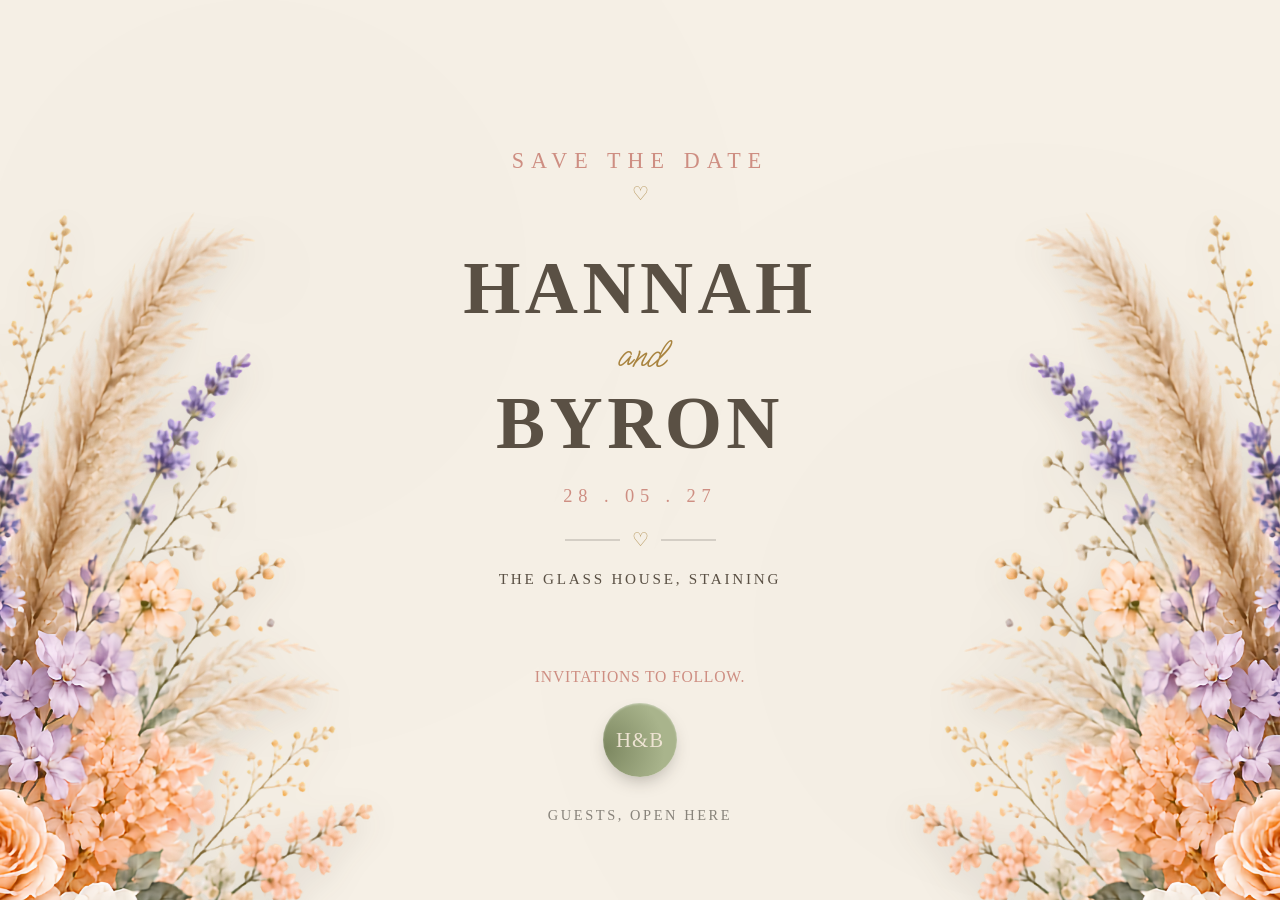
==== contact.html @ 843aba29 "relaunch" ====
<!doctype html>
<html lang="en">
<head>
<meta charset="UTF-8">
<meta name="viewport" content="width=device-width, initial-scale=1">
<title>Contact — Hannah &amp; Byron</title>
<meta name="description" content="Get in touch with Hannah and Byron ahead of the wedding.">
<link rel="stylesheet" href="css/style.css">
</head>
<body data-gated>

<div class="paper-grain"></div>

<header class="site-header">
  <a href="home.html" class="monogram">H &amp; B</a>
  <button class="nav-toggle" aria-label="Toggle menu" aria-expanded="false">
    <span></span><span></span><span></span>
  </button>
  <nav class="site-nav">
    <a href="home.html">Home</a>
    <a href="our-story.html">Our Story</a>
    <a href="timeline.html">Timeline</a>
    <a href="travel.html">Travel</a>
    <a href="rsvp.html">RSVP</a>
    <a href="faq.html">FAQ</a>
    <a href="contact.html" class="is-active">Contact</a>
  </nav>
</header>

<main>

  <section class="page-hero">
    <p class="eyebrow">Contact</p>
    <h1>Get in touch</h1>
    <p class="lede">Questions about the day, travel, or anything else — we're happy to help. For quick questions, check the <a href="faq.html" style="color:var(--gold); border-bottom:1px solid var(--gold);">FAQ</a> first.</p>
  </section>

  <section class="section">
    <div class="card-grid">
      <div class="info-card">
        <div class="icon" aria-hidden="true">&#9993;</div>
        <h3>Email</h3>
        <p>hannahandbyron@example.com</p>
      </div>
      <div class="info-card">
        <div class="icon" aria-hidden="true">&#128222;</div>
        <h3>Hannah</h3>
        <p>+44 7000 000 000</p>
      </div>
      <div class="info-card">
        <div class="icon" aria-hidden="true">&#128222;</div>
        <h3>Byron</h3>
        <p>+44 7000 000 001</p>
      </div>
    </div>
  </section>

  <section class="section section--narrow">
    <p class="eyebrow" style="text-align:center; display:block;">Send us a message</p>
    <form data-demo-form novalidate style="margin-top:1rem;">
      <div class="form-grid">
        <div class="field">
          <label for="c-name">Name</label>
          <input type="text" id="c-name" name="name" required>
        </div>
        <div class="field">
          <label for="c-email">Email</label>
          <input type="email" id="c-email" name="email" required>
        </div>
        <div class="field full">
          <label for="c-message">Message</label>
          <textarea id="c-message" name="message"></textarea>
        </div>
      </div>
      <button type="submit" class="btn btn--filled" style="margin-top:1.8rem;">Send message</button>
      <p class="form-note">This form is a working preview — connect it to a service like Formspree or Netlify Forms before the site goes live. See the README for how.</p>
    </form>
  </section>

</main>

<footer class="site-footer">
  <div class="monogram">H &amp; B</div>
  <p>28 . 05 . 27 &middot; The Glass House, Staining &middot; &copy; <span data-year></span></p>
</footer>

<script src="js/config.js"></script>
<script src="js/lock.js"></script>
<script src="js/main.js"></script>
</body>
</html>
---- css/style.css ----
/* ==========================================================================
   Hannah & Byron — 28.05.27
   Design system: warm ecru paper, hand-set serif + botanical line accents.
   ========================================================================== */

/* ==========================================================================
   Custom / purchased fonts used on the Save the Date landing page.
   Drop your font files into the /fonts folder using these exact names
   (or edit the src paths below to match whatever you were given) —
   until then, each falls back to a close web-safe alternative below.
   ========================================================================== */
.young-serif-regular {
  font-family: "Young Serif", serif;
  font-weight: 400;
  font-style: normal;
}

.the-seasons-regular {
  font-family:"The Seasons";
}

.meow-script-regular {
  font-family: "Meow Script", cursive;
  font-weight: 400;
  font-style: normal;
}

:root{
  /* --- palette --- */
  --cream:        #F6F0E6;
  --cream-soft:   #FBF7EF;
  --paper-edge:   #EDE3D2;
  --ink:          #2E2A22;
  --ink-soft:     #5A5044;
  --ink-faint:    #8C8271;
  --peach:        #DE9E68;
  --peach-soft:   #F0C9A0;
  --rose:         #CE8E82;
  --lavender:     #8F7CA8;
  --lavender-soft:#C6B7D9;
  --sage:         #7C8760;
  --sage-soft:    #A9B48C;
  --gold:         #A9843F;
  --line:         rgba(46,42,34,0.16);
  --line-soft:    rgba(46,42,34,0.08);

  /* --- type --- */
  --font-display: 'Cormorant Garamond', 'Georgia', serif;
  --font-script:  'Meow Script', cursive;
  --font-label:   'Jost', 'Helvetica Neue', sans-serif;

  /* landing-page-only fonts, with close fallbacks until the real files are added */
  --font-youngest: 'Young Serif', 'Cormorant Garamond', 'Georgia', serif;
  --font-seasons:  'The Seasons', 'Cormorant Garamond', 'Georgia', serif;
  --font-meow: 'Meow Script', var(--font-script);

  --tracking-wide: 0.32em;
  --tracking-mid: 0.18em;

  --shadow-card: 0 30px 60px -20px rgba(46,42,34,0.28);
}

*, *::before, *::after{ box-sizing: border-box; }

html{ scroll-behavior: smooth; }

body{
  margin: 0;
  background: var(--cream);
  color: var(--ink-soft);
  font-family: var(--font-seasons);
  font-weight: 300;
  -webkit-font-smoothing: antialiased;
  text-rendering: optimizeLegibility;
}

img, svg{ display:block; max-width:80%; }

a{ color: inherit; text-decoration: none; }

::selection{ background: var(--lavender-soft); color: var(--ink); }

/* subtle paper grain, sits under everything */
.paper-grain{
  position: fixed;
  inset: 0;
  pointer-events: none;
  z-index: 0;
  opacity: 0.45;
  mix-blend-mode: multiply;
  background-image:
    radial-gradient(circle at 20% 30%, rgba(0,0,0,0.02) 0, transparent 45%),
    radial-gradient(circle at 80% 70%, rgba(0,0,0,0.02) 0, transparent 45%);
}

@media (prefers-reduced-motion: reduce){
  *{ animation-duration: 0.001ms !important; animation-iteration-count: 1 !important; transition-duration: 0.001ms !important; scroll-behavior:auto !important; }
}

/* ==========================================================================
   Type helpers
   ========================================================================== */

.eyebrow{
  font-family: var(--font-seasons);
  font-size: 0.90rem;
  font-weight: 300;
  letter-spacing: var(--tracking-wide);
  text-transform: uppercase;
  color: var(--rose);
}

.script{
  font-family: var(--font-seasons);
  font-weight: 400;
  color: var(--gold);
}

.display{
  font-family: var(--font-display);
  font-weight: 400;
  letter-spacing: 0.08em;
  text-transform: uppercase;
  color: var(--ink);
}

.divider{
  display:flex;
  align-items:center;
  justify-content:center;
  gap: 0.75rem;
  color: var(--gold);
}
.divider .rule{
  width: 55px;
  height: 2px;
  background: var(--line);
}
.divider .glyph{ font-size: 1.2rem; opacity:0.85; }


/* two-image side sprays (left = floral1.png, right = floral2.png) */
.spray-img{
  position: absolute;
  top: 100%;
  transform: translateY(-50%);
  width:fit-content;
  max-height: 200vh;
  height: fit-content;
  pointer-events:none;
  z-index: 1;
  filter: drop-shadow(0 10px 16px rgba(46,42,34,0.12));
}
.spray-img--left{left: -70%; }
.spray-img--right{right: -70%; }

@media (max-width: 500px){
  .spray-img{ width: clamp(100px, 34%, 170px); max-height: 34vh; }
}

.sprig{
  position: absolute;
  width: clamp(64px, 7vw, 100px);
  height: auto;
  aspect-ratio: 40 / 90;
  pointer-events: none;
  opacity: 0.9;
}
.sprig--left{ top: 6%; left: 2%; }
.sprig--right{ top: 6%; right: 2%; transform: scaleX(-1); }

@media (max-width: 520px){
  .spray{ width: clamp(105px, 34vw, 165px); }
  .landing{ padding-top: 3rem; padding-bottom: 5.5rem; }
  .landing .frame{ padding-left: 1.1rem; padding-right: 1.1rem; }
}

@media (max-width: 360px){
  .spray{ width: 80vw; }
}

/* ==========================================================================
   Site chrome: nav + footer (main site, post-unlock)
   ========================================================================== */

.site-header{
  position: fixed;
  top: 0;
  z-index: 40;
  display:flex;
  align-items:center;
  justify-content:space-between;
  padding: 0rem clamp(1.25rem, 5vw, 3.5rem);
  background: rgba(246,240,230,0.86);
  backdrop-filter: blur(10px);
}

.site-header .monogram{
  font-family: var(--font-display);
  font-size: 1.35rem;
  letter-spacing: 0.22em;
  padding-right: 150px;
}

.site-nav{
  display:flex;
  gap: 2.4rem;
  gap: clamp(2.5rem, 2.5vw, 2.6rem);
  font-family: var(--font-label);
  font-size: 0.84rem;
  letter-spacing: var(--tracking-mid);
  text-transform: uppercase;
}
.site-nav a{
  position:relative;
  padding-bottom: 10px;
  padding-top: 20px;
  color: var(--ink-soft);
  transition: color 0.25s ease;
}
.site-nav a::after{
  content:"";
  position:absolute; left:0; right:0; bottom:0;
  height:1px; background: var(--gold);
  transform: scaleX(0); transform-origin: left;
  transition: transform 0.3s ease;
}
.site-nav a:hover, .site-nav a.is-active{ color: var(--ink); }
.site-nav a:hover::after, .site-nav a.is-active::after{ transform: scaleX(1); }

.nav-toggle{
  display:none;
  background:none; border:none; cursor:pointer;
  width: 28px; height: 20px;
  position: relative;
}
.nav-toggle span{
  position:absolute; left:0; right:0; height:1px; background: var(--ink);
  transition: transform 0.25s ease, opacity 0.25s ease;
}
.nav-toggle span:nth-child(1){ top:0; }
.nav-toggle span:nth-child(2){ top:9px; }
.nav-toggle span:nth-child(3){ top:18px; }

@media (max-width: 780px){
  .nav-toggle{ display:block; }
  .site-nav{
    position: fixed; inset: 64px 0 0 0;
    flex-direction: column;
    align-items: center;
    justify-content: center;
    gap: 1.6rem;
    font-size: 0.95rem;
    background: var(--cream-soft);
    transform: translateY(-8px);
    opacity: 0;
    pointer-events: none;
    transition: opacity 0.3s ease, transform 0.3s ease;
  }
  .site-nav.is-open{ opacity:1; transform: translateY(0); pointer-events:auto; }
}

.site-footer{
  padding: 3.5rem clamp(1.25rem, 5vw, 3.5rem) 2.5rem;
  text-align:center;
  border-top: 1px solid var(--line-soft);
  margin-top: 6rem;
}
.site-footer .monogram{
  font-family: var(--font-display);
  font-size: 1.6rem;
  letter-spacing: 0.3em;
  margin-bottom: 0.6rem;
}
.site-footer p{
  font-size: 0.72rem;
  letter-spacing: var(--tracking-mid);
  text-transform: uppercase;
  color: var(--ink-faint);
}

/* ==========================================================================
   Page hero banner (inner pages)
   ========================================================================== */

.page-hero{
  position: relative;
  padding: clamp(1rem, 10vw, 7rem) 1.5rem 3.5rem;
  text-align:center;
  overflow: hidden;
}
.page-hero h1{
  font-family: var(--font-display);
  font-size: clamp(2.6rem, 6vw, 4.2rem);
  font-weight: 400;
  letter-spacing: 0.05em;
  margin: 0.6rem 0;
}
.page-hero .lede{
  max-width: 44ch;
  margin: 1rem auto 0;
  color: var(--ink-soft);
  font-size: 1.02rem;
  line-height: 1.7;
}

.section{
  max-width: 980px;
  margin: 0 auto;
  padding: 3.5rem 1.5rem;
}
.section--narrow{ max-width: 720px; }

/* ==========================================================================
   Buttons
   ========================================================================== */

.btn{
  display:inline-flex;
  align-items:center;
  gap: 0.6rem;
  padding: 0.9rem 2.1rem;
  border: 1px solid var(--ink);
  border-radius: 999px;
  font-family: var(--font-label);
  font-size: 0.74rem;
  letter-spacing: var(--tracking-mid);
  text-transform: uppercase;
  background: transparent;
  color: var(--ink);
  cursor: pointer;
  transition: background 0.3s ease, color 0.3s ease, border-color 0.3s ease;
}
.btn:hover{ background: var(--ink); color: var(--cream-soft); }

.btn--filled{ background: var(--rose); color: var(--cream-soft); }
.btn--filled:hover{ background: transparent; color: var(--ink); }

.btn--ghost{ border-color: var(--line); }
.btn--ghost:hover{ background: var(--ink); border-color: var(--ink); }

/* ==========================================================================
   Countdown
   ========================================================================== */

.countdown{
  display:flex;
  justify-content:center;
  gap: 1.6rem;
  gap: clamp(1.1rem, 4vw, 2.6rem);
  margin: 2.2rem 0;
  flex-wrap: wrap;
}
.countdown .unit{ text-align:center; min-width: 64px; }
.countdown .num{
  font-family: var(--font-display);
  font-size: clamp(2.1rem, 5vw, 3rem);
  line-height: 1;
  color: var(--ink);
}
.countdown .lbl{
  display:block;
  margin-top: 0.5rem;
  font-size: 0.62rem;
  letter-spacing: var(--tracking-wide);
  text-transform: uppercase;
  color: var(--ink-faint);
}
.countdown .sep{
  font-family: var(--font-display);
  font-size: clamp(1.6rem, 4vw, 2.2rem);
  color: var(--peach-soft);
  align-self: center;
}

/* ==========================================================================
   Timeline (wedding day schedule + our story)
   ========================================================================== */

.timeline{
  position: relative;
  margin: 2.5rem auto 0;
  max-width: 640px;
}
.timeline::before{
  content:"";
  position:absolute;
  top:0; bottom:0; left: 84px;
  width:1px;
  background: var(--line);
}
.timeline-item{
  position: relative;
  display:grid;
  grid-template-columns: 70px 28px 1fr;
  gap: 0 1rem;
  padding-bottom: 2.6rem;
}
.timeline-item:last-child{ padding-bottom: 0; }
.timeline-item .time{
  font-family: var(--font-display);
  font-size: 1.05rem;
  text-align:right;
  color: var(--gold);
  padding-top: 0.1rem;
}
.timeline-item .dot{
  position: relative;
  display:flex; justify-content:center;
}
.timeline-item .dot::before{
  content:"";
  width: 9px; height: 9px;
  border-radius: 50%;
  background: var(--cream);
  border: 1px solid var(--gold);
  margin-top: 0.35rem;
}
.timeline-item h3{
  margin: 0 0 0.3rem;
  font-family: var(--font-display);
  font-weight: 500;
  font-size: 1.25rem;
}
.timeline-item p{
  margin:0;
  color: var(--ink-soft);
  line-height: 1.65;
  font-size: 0.95rem;
}

/* ==========================================================================
   Story split blocks
   ========================================================================== */

.story-block{
  display:grid;
  grid-template-columns: 1fr 1fr;
  gap: 2.5rem;
  gap: clamp(2rem, 6vw, 4.5rem);
  align-items:center;
  padding: 3rem 0;
}
.story-block:nth-child(even) .story-art{ order: 2; }
.story-art{
  aspect-ratio: 4/5;
  border-radius: 2px;
  background: linear-gradient(155deg, var(--paper-edge), var(--cream-soft));
  border: 1px solid var(--line-soft);
  display:flex; align-items:center; justify-content:center;
  position: relative;
  overflow: hidden;
}
.story-copy .eyebrow{ margin-bottom: 0.8rem; display:block; }
.story-copy h2{
  font-family: var(--font-display);
  font-weight: 400;
  font-size: clamp(1.9rem, 4vw, 2.5rem);
  margin: 0 0 1rem;
}
.story-copy p{
  color: var(--ink-soft);
  line-height: 1.8;
  font-size: 1rem;
}

@media (max-width: 720px){
  .story-block, .story-block:nth-child(even){ grid-template-columns: 1fr; }
  .story-block:nth-child(even) .story-art{ order: 0; }
}

/* ==========================================================================
   Cards (travel / details)
   ========================================================================== */

.card-grid{
  display:grid;
  grid-template-columns: repeat(auto-fit, minmax(230px, 1fr));
  gap: 1.6rem;
  margin-top: 2rem;
}
.info-card{
  padding: 2.1rem 1.8rem;
  background: var(--cream-soft);
  border: 1px solid var(--line-soft);
  border-radius: 3px;
}
.info-card .icon{ margin-bottom: 1rem; color: var(--peach); }
.info-card h3{
  font-family: var(--font-display);
  font-weight: 500;
  font-size: 1.3rem;
  margin: 0 0 0.6rem;
}
.info-card p{
  margin:0;
  color: var(--ink-soft);
  font-size: 0.92rem;
  line-height: 1.7;
}
.info-card a.map-link{
  display:inline-block;
  margin-top: 0.9rem;
  font-size: 0.72rem;
  letter-spacing: var(--tracking-mid);
  text-transform: uppercase;
  color: var(--gold);
  border-bottom: 1px solid var(--gold);
}

/* ==========================================================================
   FAQ accordion
   ========================================================================== */

.accordion{ margin-top: 2rem; }
.accordion-item{ border-bottom: 1px solid var(--line-soft); }
.accordion-q{
  width:100%;
  display:flex;
  align-items:center;
  justify-content:space-between;
  gap: 1rem;
  padding: 1.4rem 0.2rem;
  background:none;
  border:none;
  text-align:left;
  cursor:pointer;
  font-family: var(--font-display);
  font-size: 1.15rem;
  color: var(--ink);
}
.accordion-q .plus{
  flex: none;
  font-family: var(--font-label);
  font-size: 1.1rem;
  color: var(--gold);
  transition: transform 0.3s ease;
}
.accordion-item.is-open .accordion-q .plus{ transform: rotate(45deg); }
.accordion-a{
  max-height: 0;
  overflow: hidden;
  transition: max-height 0.35s ease;
}
.accordion-a p{
  margin: 0 0 1.4rem;
  color: var(--ink-soft);
  line-height: 1.75;
  font-size: 0.95rem;
  max-width: 60ch;
}

/* ==========================================================================
   Forms (RSVP / Contact)
   ========================================================================== */

.form-grid{
  display:grid;
  grid-template-columns: 1fr 1fr;
  gap: 1.4rem 1.6rem;
  margin-top: 2.2rem;
}
.form-grid .full{ grid-column: 1 / -1; }

.field label{
  display:block;
  font-size: 0.68rem;
  letter-spacing: var(--tracking-mid);
  text-transform: uppercase;
  color: var(--ink-faint);
  margin-bottom: 0.55rem;
}
.field input,
.field select,
.field textarea{
  width:100%;
  padding: 0.85rem 1rem;
  background: var(--cream-soft);
  border: 1px solid var(--line);
  border-radius: 2px;
  font-family: var(--font-label);
  font-size: 0.95rem;
  color: var(--ink);
}
.field textarea{ min-height: 120px; resize: vertical; }
.field input:focus,
.field select:focus,
.field textarea:focus{
  outline: 2px solid var(--gold);
  outline-offset: 1px;
}

.radio-group{ display:flex; gap: 1.4rem; }
.radio-group label{
  display:flex; align-items:center; gap: 0.5rem;
  font-size: 0.85rem; color: var(--ink-soft); text-transform:none; letter-spacing:0;
}

@media (max-width: 640px){
  .form-grid{ grid-template-columns: 1fr; }
}

.form-note{
  margin-top: 1rem;
  font-size: 0.8rem;
  color: var(--ink-faint);
}

/* ==========================================================================
   Landing / Save the Date
   ========================================================================== */

.landing{
  position: relative;
  min-height: 100svh;
  display:flex;
  flex-direction: column;
  align-items:center;
  justify-content:center;

  overflow: hidden;
}

.landing .frame{
  position: relative;
  z-index: 2;
  text-align:center;
  max-width: 560px;
  margin: 0 auto;
  padding: clamp(1.5rem, 4vw, 4rem) clamp(1.5rem, 5vw, 3rem);
}

.invite-stage{
  position: relative;
  width: 100%;
  max-width: 650px;   /* was 600px — more room for left/right to work with */
}
.landing .frame::before{
  content:"";
  position:absolute;
  inset: 0;
  border: 0px solid var(--line);
  pointer-events:none;
}
.landing .frame::after{
  content:"";
  position:absolute;
  inset: 10px;
  border: 0px solid var(--line-soft);
  pointer-events:none;
}

.landing .eyebrow{ margin-bottom: 0.5rem; font-family: var(--font-seasons); font-size: 1.38rem; }

.landing .names{
  font-family: var(--font-seasons);
  font-size: clamp(2.8rem, 8vw, 4.6rem);
  line-height: 1.05;
  letter-spacing: 0.06em;
  text-transform: uppercase;
}

.landing .amp{
  display:block;
  font-family: var(--font-meow);
  font-size: clamp(1.9rem, 4.6vw, 2.6rem);
  text-transform: none;
  letter-spacing: 0;
  color: var(--gold);
  margin: 0.1em 0;
}

.landing .date-line{
  margin: 1.5rem 0 1.3rem;
  font-family: var(--font-seasons);
  font-size: clamp(0.95rem, 2vw, 1.15rem);
  letter-spacing: var(--tracking-wide);
  color: var(--rose);
}

.landing .venue{
  margin-top: 1.2rem;
  font-family: var(--font-seasons);
  font-size: 0.95rem;
  letter-spacing: var(--tracking-mid);
  text-transform: uppercase;
  color: var(--ink-soft);
}

.landing .teaser{
  position: relative;
  z-index: 2;
  margin-top: 0.8rem;
  text-align:center;
}
.landing .teaser p{
  font-size: 0.98rem;
  color: var(--rose);
  margin: 0 0 1rem;
  letter-spacing: 0.05em;
}

.seal-trigger{
  display:inline-flex;
  flex-direction: column;
  align-items:center;
  gap: 1.9rem;
  background:none;
  border:none;
  cursor:pointer;
  font-family: var(--font-seasons);
  font-size: 0.9rem;
  letter-spacing: var(--tracking-mid);
  text-transform: uppercase;
  color: rgba(46,42,34,0.55);
}
.seal-trigger .seal{
  width: 74px; height: 74px;
  border-radius: 80%;
  background: radial-gradient(circle at 2% 62%, var(--sage), var(--sage-soft) 70%, var(--sage-soft) 100%);
  display:flex; align-items:center; justify-content:center;
  font-family: var(--font-seasons);
  font-size: 1.3rem;
  color: var(--paper-edge);
  letter-spacing: 0.05em;
  box-shadow: 0 8px 18px -6px rgba(46,42,34,0.35), inset 0 1px 2px rgba(255,255,255,0.4);
  transition: transform 0.5s ease;
}
.seal-trigger:hover .seal{ transform: translateY(-3px) scale(1.08); }

/* ==========================================================================
   Envelope lock overlay
   ========================================================================== */

.lock-overlay{
  position: fixed;
  top: 0; left: 0; right: 0; bottom: 0;
  z-index: 100;
  display:flex;
  align-items:center;
  justify-content:center;
  padding: 1.5rem;
  background: rgba(46,42,34,0.55);
  backdrop-filter: blur(3px);
  opacity: 0;
  pointer-events: none;
  transition: opacity 0.35s ease;
}
.lock-overlay.is-open{ opacity: 1; pointer-events: auto; }

.envelope{
  position: relative;
  width: min(420px, 100%);
  perspective: 1400px;
}

.envelope-back{
  position: relative;
  background: var(--cream-soft);
  border: 1px solid var(--line);
  border-radius: 4px;
  height: 130px;
  box-shadow: var(--shadow-card);
}

.envelope-flap{
  position: absolute;
  top: 0; left: 0; right: 0;
  height: 130px;
  background: linear-gradient(155deg, var(--paper-edge), var(--cream-soft));
  clip-path: polygon(0 0, 100% 0, 50% 62%);
  border: 1px solid var(--line);
  border-bottom: none;
  transform-origin: top center;
  transform: rotateX(0deg);
  transition: transform 0.6s cubic-bezier(.4,0,.2,1);
  z-index: 3;
}
.envelope.is-open .envelope-flap{ transform: rotateX(180deg); }

.envelope-card{
  position: relative;
  z-index: 2;
  margin-top: -18px;
  background: var(--cream-soft);
  border: 1px solid var(--line);
  border-radius: 4px;
  padding: 2.4rem clamp(1.4rem, 5vw, 2.4rem) 2rem;
  text-align:center;
  box-shadow: var(--shadow-card);
  opacity: 0;
  transform: translateY(-14px);
  transition: opacity 0.45s ease 0.25s, transform 0.45s ease 0.25s;
}
.envelope.is-open .envelope-card{ opacity: 1; transform: translateY(0); }

.envelope-card h2{
  font-family: var(--font-display);
  font-weight: 400;
  font-size: 1.5rem;
  margin: 0.5rem 0 1.4rem;
}

#lock-form{
  display:flex;
  flex-direction: column;
  gap: 0.9rem;
  align-items:center;
}
#lock-form input{
  width: 100%;
  padding: 0.85rem 1rem;
  text-align:center;
  background: var(--cream);
  border: 1px solid var(--line);
  border-radius: 2px;
  font-family: var(--font-label);
  letter-spacing: 0.08em;
}

.lock-error{
  margin-top: 0.9rem;
  font-size: 0.78rem;
  color: #A65B4F;
}

@keyframes shake{
  10%, 90% { transform: translateX(-1px); }
  20%, 80% { transform: translateX(2px); }
  30%, 50%, 70% { transform: translateX(-4px); }
  40%, 60% { transform: translateX(4px); }
}
.envelope.shake{ animation: shake 0.4s ease; }

.lock-close{
  position: absolute;
  top: -14px;
  right: -14px;
  z-index: 4;
  width: 34px; height: 34px;
  border-radius: 50%;
  border: 1px solid var(--line);
  background: var(--cream-soft);
  font-family: var(--font-label);
  cursor: pointer;
  color: var(--ink-soft);
}

/* ==========================================================================
   Focus visibility (accessibility floor)
   ========================================================================== */
a:focus-visible, button:focus-visible, input:focus-visible, textarea:focus-visible, select:focus-visible{
  outline: 2px solid var(--gold);
  outline-offset: 3px;
}
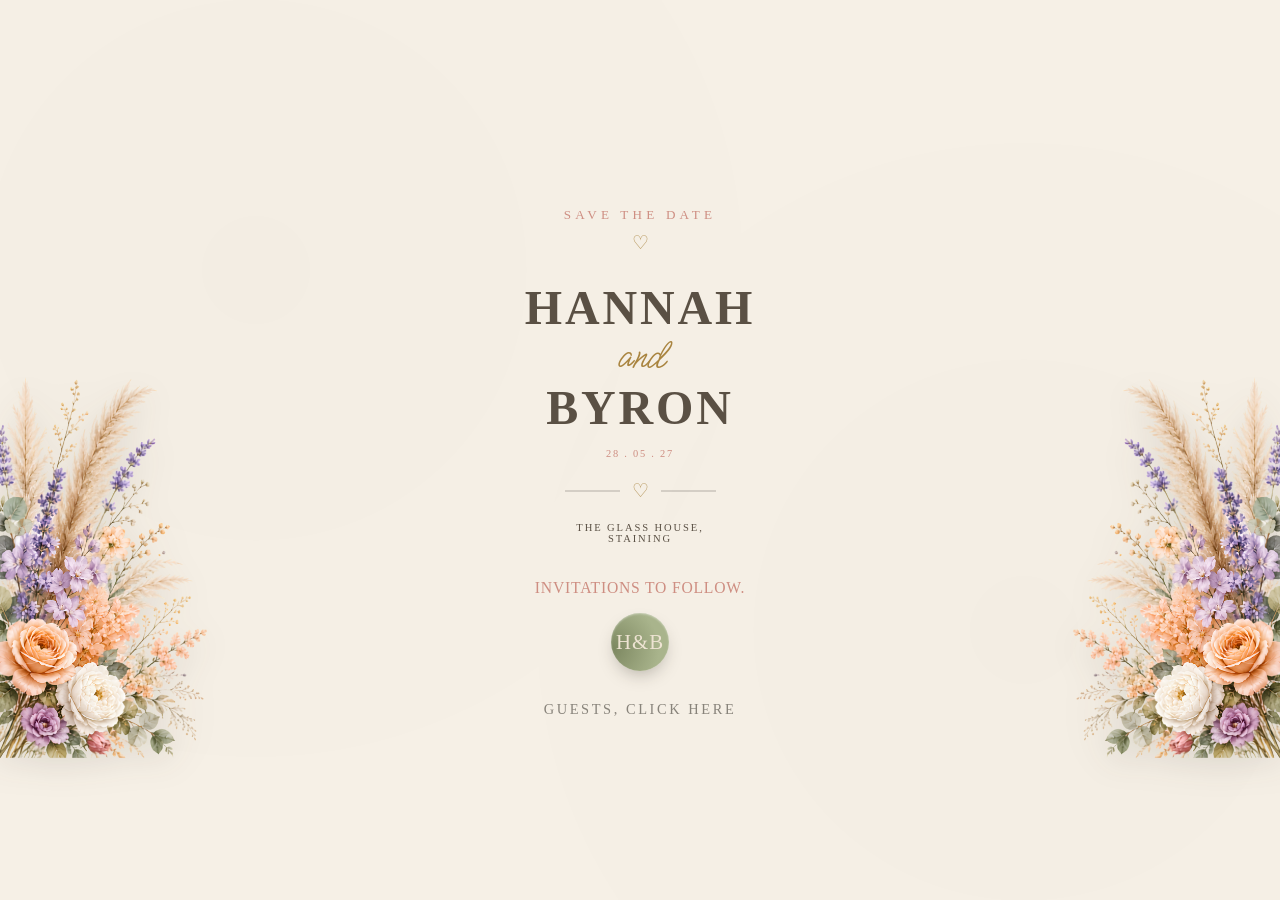
==== commit 4c5612d3: "Update contact.html" ====
--- a/contact.html
+++ b/contact.html
@@ -4,6 +4,8 @@
 <meta charset="UTF-8">
 <meta name="viewport" content="width=device-width, initial-scale=1">
 <title>Contact — Hannah &amp; Byron</title>
+  <link rel="icon" href="images/heart.ico" type="image/x-icon">
+
 <meta name="description" content="Get in touch with Hannah and Byron ahead of the wedding.">
 <link rel="stylesheet" href="css/style.css">
 </head>
--- a/css/style.css
+++ b/css/style.css
@@ -1,14 +1,13 @@
 /* ==========================================================================
-   Hannah & Byron — 28.05.27
-   Design system: warm ecru paper, hand-set serif + botanical line accents.
-   ========================================================================== */
-
-/* ==========================================================================
-   Custom / purchased fonts used on the Save the Date landing page.
-   Drop your font files into the /fonts folder using these exact names
-   (or edit the src paths below to match whatever you were given) —
-   until then, each falls back to a close web-safe alternative below.
-   ========================================================================== */
+   HANNAH & BYRON — 28.05.27
+   Clean responsive stylesheet
+   ========================================================================== */
+
+
+/* ==========================================================================
+   FONTS
+   ========================================================================== */
+
 .young-serif-regular {
   font-family: "Young Serif", serif;
   font-weight: 400;
@@ -16,7 +15,9 @@
 }
 
 .the-seasons-regular {
-  font-family:"The Seasons";
+  font-family: "The Seasons", serif;
+  font-weight: 300;
+  font-style: normal;
 }
 
 .meow-script-regular {
@@ -25,831 +26,3329 @@
   font-style: normal;
 }
 
-:root{
-  /* --- palette --- */
-  --cream:        #F6F0E6;
-  --cream-soft:   #FBF7EF;
-  --paper-edge:   #EDE3D2;
-  --ink:          #2E2A22;
-  --ink-soft:     #5A5044;
-  --ink-faint:    #8C8271;
-  --peach:        #DE9E68;
-  --peach-soft:   #F0C9A0;
-  --rose:         #CE8E82;
-  --lavender:     #8F7CA8;
-  --lavender-soft:#C6B7D9;
-  --sage:         #7C8760;
-  --sage-soft:    #A9B48C;
-  --gold:         #A9843F;
-  --line:         rgba(46,42,34,0.16);
-  --line-soft:    rgba(46,42,34,0.08);
-
-  /* --- type --- */
-  --font-display: 'Cormorant Garamond', 'Georgia', serif;
-  --font-script:  'Meow Script', cursive;
-  --font-label:   'Jost', 'Helvetica Neue', sans-serif;
-
-  /* landing-page-only fonts, with close fallbacks until the real files are added */
-  --font-youngest: 'Young Serif', 'Cormorant Garamond', 'Georgia', serif;
-  --font-seasons:  'The Seasons', 'Cormorant Garamond', 'Georgia', serif;
-  --font-meow: 'Meow Script', var(--font-script);
+
+/* ==========================================================================
+   ROOT / DESIGN SYSTEM
+   ========================================================================== */
+
+:root {
+  --cream: #F6F0E6;
+  --cream-soft: #FBF7EF;
+  --paper-edge: #EDE3D2;
+
+  --ink: #2E2A22;
+  --ink-soft: #5A5044;
+  --ink-faint: #8C8271;
+
+  --peach: #DE9E68;
+  --peach-soft: #F0C9A0;
+
+  --rose: #CE8E82;
+
+  --lavender: #8F7CA8;
+  --lavender-soft: #C6B7D9;
+
+  --sage: #7C8760;
+  --sage-soft: #A9B48C;
+
+  --gold: #A9843F;
+
+  --line: rgba(46, 42, 34, 0.16);
+  --line-soft: rgba(46, 42, 34, 0.08);
+
+  --font-display:
+    "Cormorant Garamond",
+    Georgia,
+    serif;
+
+  --font-script:
+    "Meow Script",
+    cursive;
+
+  --font-label:
+    "Jost",
+    "Helvetica Neue",
+    Arial,
+    sans-serif;
+
+  --font-youngest:
+    "Young Serif",
+    "Cormorant Garamond",
+    Georgia,
+    serif;
+
+  --font-seasons:
+    "The Seasons",
+    "Cormorant Garamond",
+    Georgia,
+    serif;
+
+  --font-meow:
+    "Meow Script",
+    var(--font-script);
 
   --tracking-wide: 0.32em;
   --tracking-mid: 0.18em;
 
-  --shadow-card: 0 30px 60px -20px rgba(46,42,34,0.28);
-}
-
-*, *::before, *::after{ box-sizing: border-box; }
-
-html{ scroll-behavior: smooth; }
-
-body{
+  --shadow-card:
+    0 30px 60px -20px rgba(46, 42, 34, 0.28);
+}
+
+
+/* ==========================================================================
+   RESET
+   ========================================================================== */
+
+*,
+*::before,
+*::after {
+  box-sizing: border-box;
+}
+
+html {
+  scroll-behavior: smooth;
+  width: 100%;
+  max-width: 100%;
+}
+
+body {
   margin: 0;
+  width: 100%;
+  max-width: 100%;
+
   background: var(--cream);
   color: var(--ink-soft);
+
   font-family: var(--font-seasons);
   font-weight: 300;
+
   -webkit-font-smoothing: antialiased;
   text-rendering: optimizeLegibility;
-}
-
-img, svg{ display:block; max-width:80%; }
-
-a{ color: inherit; text-decoration: none; }
-
-::selection{ background: var(--lavender-soft); color: var(--ink); }
-
-/* subtle paper grain, sits under everything */
-.paper-grain{
+
+  overflow-x: hidden;
+}
+
+img,
+svg {
+  display: block;
+  max-width: 100%;
+}
+
+button,
+input,
+textarea,
+select {
+  font: inherit;
+}
+
+button {
+  -webkit-tap-highlight-color: transparent;
+}
+
+a {
+  color: inherit;
+  text-decoration: none;
+}
+
+::selection {
+  background: var(--lavender-soft);
+  color: var(--ink);
+}
+
+
+/* ==========================================================================
+   PAPER GRAIN
+   ========================================================================== */
+
+.paper-grain {
   position: fixed;
   inset: 0;
+
   pointer-events: none;
+
   z-index: 0;
+
   opacity: 0.45;
+
   mix-blend-mode: multiply;
+
   background-image:
-    radial-gradient(circle at 20% 30%, rgba(0,0,0,0.02) 0, transparent 45%),
-    radial-gradient(circle at 80% 70%, rgba(0,0,0,0.02) 0, transparent 45%);
-}
-
-@media (prefers-reduced-motion: reduce){
-  *{ animation-duration: 0.001ms !important; animation-iteration-count: 1 !important; transition-duration: 0.001ms !important; scroll-behavior:auto !important; }
-}
-
-/* ==========================================================================
-   Type helpers
-   ========================================================================== */
-
-.eyebrow{
+    radial-gradient(
+      circle at 20% 30%,
+      rgba(0, 0, 0, 0.02) 0,
+      transparent 45%
+    ),
+    radial-gradient(
+      circle at 80% 70%,
+      rgba(0, 0, 0, 0.02) 0,
+      transparent 45%
+    );
+}
+
+
+/* ==========================================================================
+   TYPE HELPERS
+   ========================================================================== */
+
+.eyebrow {
   font-family: var(--font-seasons);
-  font-size: 0.90rem;
+  font-size: 0.9rem;
   font-weight: 300;
+
   letter-spacing: var(--tracking-wide);
   text-transform: uppercase;
+
   color: var(--rose);
 }
 
-.script{
+.script {
   font-family: var(--font-seasons);
   font-weight: 400;
+
   color: var(--gold);
 }
 
-.display{
+.display {
   font-family: var(--font-display);
   font-weight: 400;
+
   letter-spacing: 0.08em;
   text-transform: uppercase;
+
   color: var(--ink);
 }
 
-.divider{
-  display:flex;
-  align-items:center;
-  justify-content:center;
+
+/* ==========================================================================
+   DIVIDERS
+   ========================================================================== */
+
+.divider {
+  display: flex;
+  align-items: center;
+  justify-content: center;
+
   gap: 0.75rem;
+
   color: var(--gold);
 }
-.divider .rule{
+
+.divider .rule {
   width: 55px;
   height: 2px;
+
   background: var(--line);
 }
-.divider .glyph{ font-size: 1.2rem; opacity:0.85; }
-
-
-/* two-image side sprays (left = floral1.png, right = floral2.png) */
-.spray-img{
+
+.divider .glyph {
+  font-size: 1.2rem;
+  opacity: 0.85;
+}
+
+
+/* ==========================================================================
+   BOTANICAL SPRAYS — DESKTOP
+   ========================================================================== */
+
+ .spray-img {
   position: absolute;
+
   top: 100%;
-  transform: translateY(-50%);
-  width:fit-content;
-  max-height: 200vh;
-  height: fit-content;
-  pointer-events:none;
+
+  width: 220px;
+  height: auto;
+
+  max-width: none;
+  max-height: none;
+
+  pointer-events: none;
+
   z-index: 1;
-  filter: drop-shadow(0 10px 16px rgba(46,42,34,0.12));
-}
-.spray-img--left{left: -70%; }
-.spray-img--right{right: -70%; }
-
-@media (max-width: 500px){
-  .spray-img{ width: clamp(100px, 34%, 170px); max-height: 34vh; }
-}
-
-.sprig{
-  position: absolute;
-  width: clamp(64px, 7vw, 100px);
-  height: auto;
-  aspect-ratio: 40 / 90;
-  pointer-events: none;
-  opacity: 0.9;
-}
-.sprig--left{ top: 6%; left: 2%; }
-.sprig--right{ top: 6%; right: 2%; transform: scaleX(-1); }
-
-@media (max-width: 520px){
-  .spray{ width: clamp(105px, 34vw, 165px); }
-  .landing{ padding-top: 3rem; padding-bottom: 5.5rem; }
-  .landing .frame{ padding-left: 1.1rem; padding-right: 1.1rem; }
-}
-
-@media (max-width: 360px){
-  .spray{ width: 80vw; }
-}
-
-/* ==========================================================================
-   Site chrome: nav + footer (main site, post-unlock)
-   ========================================================================== */
-
-.site-header{
+
+  filter:
+    drop-shadow(
+      0 10px 16px rgba(46, 42, 34, 0.12)
+    );
+}
+
+.spray-img--left {
+  left: -50%;
+
+  transform:
+    translateY(-50%);
+}
+
+.spray-img--right {
+  right: -50%;
+
+  transform:
+    translateY(-50%);
+}
+
+/* ==========================================================================
+   SITE HEADER
+   ========================================================================== */
+
+.site-header {
   position: fixed;
+
   top: 0;
-  z-index: 40;
-  display:flex;
-  align-items:center;
-  justify-content:space-between;
-  padding: 0rem clamp(1.25rem, 5vw, 3.5rem);
-  background: rgba(246,240,230,0.86);
+  left: 0;
+  right: 0;
+
+  width: 100%;
+  min-height: 64px;
+
+  z-index: 1000;
+
+  display: flex;
+  align-items: center;
+  justify-content: space-between;
+
+  padding:
+    0
+    clamp(1.25rem, 5vw, 3.5rem);
+
+  background:
+    rgba(246, 240, 230, 0.88);
+
+  border-bottom:
+    1px solid var(--line-soft);
+
   backdrop-filter: blur(10px);
-}
-
-.site-header .monogram{
+  -webkit-backdrop-filter: blur(10px);
+}
+
+.site-header .monogram {
+  margin: 0;
+
   font-family: var(--font-display);
   font-size: 1.35rem;
+
   letter-spacing: 0.22em;
-  padding-right: 150px;
-}
-
-.site-nav{
-  display:flex;
-  gap: 2.4rem;
-  gap: clamp(2.5rem, 2.5vw, 2.6rem);
+}
+
+
+/* ==========================================================================
+   DESKTOP NAV
+   ========================================================================== */
+
+.site-nav {
+  display: flex;
+
+  gap: clamp(2rem, 2.5vw, 2.6rem);
+
   font-family: var(--font-label);
   font-size: 0.84rem;
+
   letter-spacing: var(--tracking-mid);
   text-transform: uppercase;
 }
-.site-nav a{
-  position:relative;
-  padding-bottom: 10px;
-  padding-top: 20px;
+
+.site-nav a {
+  position: relative;
+
+  padding:
+    20px 0
+    10px;
+
   color: var(--ink-soft);
-  transition: color 0.25s ease;
-}
-.site-nav a::after{
-  content:"";
-  position:absolute; left:0; right:0; bottom:0;
-  height:1px; background: var(--gold);
-  transform: scaleX(0); transform-origin: left;
-  transition: transform 0.3s ease;
-}
-.site-nav a:hover, .site-nav a.is-active{ color: var(--ink); }
-.site-nav a:hover::after, .site-nav a.is-active::after{ transform: scaleX(1); }
-
-.nav-toggle{
-  display:none;
-  background:none; border:none; cursor:pointer;
-  width: 28px; height: 20px;
+
+  transition:
+    color 0.25s ease;
+}
+
+.site-nav a::after {
+  content: "";
+
+  position: absolute;
+
+  left: 0;
+  right: 0;
+  bottom: 0;
+
+  height: 1px;
+
+  background: var(--gold);
+
+  transform: scaleX(0);
+  transform-origin: left;
+
+  transition:
+    transform 0.3s ease;
+}
+
+.site-nav a:hover,
+.site-nav a.is-active {
+  color: var(--ink);
+}
+
+.site-nav a:hover::after,
+.site-nav a.is-active::after {
+  transform: scaleX(1);
+}
+
+
+/* ==========================================================================
+   HAMBURGER
+   ========================================================================== */
+
+.nav-toggle {
+  display: none;
+
   position: relative;
-}
-.nav-toggle span{
-  position:absolute; left:0; right:0; height:1px; background: var(--ink);
-  transition: transform 0.25s ease, opacity 0.25s ease;
-}
-.nav-toggle span:nth-child(1){ top:0; }
-.nav-toggle span:nth-child(2){ top:9px; }
-.nav-toggle span:nth-child(3){ top:18px; }
-
-@media (max-width: 780px){
-  .nav-toggle{ display:block; }
-  .site-nav{
-    position: fixed; inset: 64px 0 0 0;
-    flex-direction: column;
-    align-items: center;
-    justify-content: center;
-    gap: 1.6rem;
-    font-size: 0.95rem;
-    background: var(--cream-soft);
-    transform: translateY(-8px);
-    opacity: 0;
-    pointer-events: none;
-    transition: opacity 0.3s ease, transform 0.3s ease;
-  }
-  .site-nav.is-open{ opacity:1; transform: translateY(0); pointer-events:auto; }
-}
-
-.site-footer{
-  padding: 3.5rem clamp(1.25rem, 5vw, 3.5rem) 2.5rem;
-  text-align:center;
-  border-top: 1px solid var(--line-soft);
+
+  width: 42px;
+  height: 42px;
+
+  padding: 0;
+  margin: 0;
+
+  border: 0;
+  background: transparent;
+
+  cursor: pointer;
+}
+
+.nav-toggle span {
+  position: absolute;
+
+  left: 8px;
+  right: 8px;
+
+  height: 1px;
+
+  background: var(--ink);
+
+  transition:
+    top 0.3s ease,
+    transform 0.3s ease,
+    opacity 0.25s ease;
+}
+
+.nav-toggle span:nth-child(1) {
+  top: 13px;
+}
+
+.nav-toggle span:nth-child(2) {
+  top: 20px;
+}
+
+.nav-toggle span:nth-child(3) {
+  top: 27px;
+}
+
+
+/* ==========================================================================
+   FOOTER
+   ========================================================================== */
+
+.site-footer {
+  padding:
+    3.5rem
+    clamp(1.25rem, 5vw, 3.5rem)
+    2.5rem;
+
   margin-top: 6rem;
-}
-.site-footer .monogram{
+
+  text-align: center;
+
+  border-top:
+    1px solid var(--line-soft);
+}
+
+.site-footer .monogram {
+  margin-bottom: 0.6rem;
+
   font-family: var(--font-display);
   font-size: 1.6rem;
+
   letter-spacing: 0.3em;
-  margin-bottom: 0.6rem;
-}
-.site-footer p{
+}
+
+.site-footer p {
   font-size: 0.72rem;
+
   letter-spacing: var(--tracking-mid);
   text-transform: uppercase;
+
   color: var(--ink-faint);
 }
 
-/* ==========================================================================
-   Page hero banner (inner pages)
-   ========================================================================== */
-
-.page-hero{
+
+/* ==========================================================================
+   PAGE HERO
+   ========================================================================== */
+
+.page-hero {
   position: relative;
-  padding: clamp(1rem, 10vw, 7rem) 1.5rem 3.5rem;
-  text-align:center;
+
+  padding:
+    clamp(1rem, 10vw, 7rem)
+    1.5rem
+    3.5rem;
+
+  text-align: center;
+
   overflow: hidden;
 }
-.page-hero h1{
+
+.page-hero h1 {
+  margin: 0.6rem 0;
+
   font-family: var(--font-display);
   font-size: clamp(2.6rem, 6vw, 4.2rem);
   font-weight: 400;
+
   letter-spacing: 0.05em;
-  margin: 0.6rem 0;
-}
-.page-hero .lede{
+}
+
+.page-hero .lede {
   max-width: 44ch;
-  margin: 1rem auto 0;
+
+  margin:
+    1rem
+    auto
+    0;
+
   color: var(--ink-soft);
+
   font-size: 1.02rem;
   line-height: 1.7;
 }
 
-.section{
+
+/* ==========================================================================
+   SECTIONS
+   ========================================================================== */
+
+.section {
+  width: 100%;
   max-width: 980px;
+
   margin: 0 auto;
-  padding: 3.5rem 1.5rem;
-}
-.section--narrow{ max-width: 720px; }
-
-/* ==========================================================================
-   Buttons
-   ========================================================================== */
-
-.btn{
-  display:inline-flex;
-  align-items:center;
+
+  padding:
+    3.5rem
+    1.5rem;
+}
+
+.section--narrow {
+  max-width: 720px;
+}
+
+
+/* ==========================================================================
+   BUTTONS
+   ========================================================================== */
+
+.btn {
+  display: inline-flex;
+  align-items: center;
+  justify-content: center;
+
   gap: 0.6rem;
-  padding: 0.9rem 2.1rem;
-  border: 1px solid var(--ink);
+
+  min-height: 44px;
+
+  padding:
+    0.9rem
+    2.1rem;
+
+  border:
+    1px solid var(--ink);
+
   border-radius: 999px;
+
   font-family: var(--font-label);
   font-size: 0.74rem;
+
   letter-spacing: var(--tracking-mid);
   text-transform: uppercase;
+
   background: transparent;
   color: var(--ink);
+
   cursor: pointer;
-  transition: background 0.3s ease, color 0.3s ease, border-color 0.3s ease;
-}
-.btn:hover{ background: var(--ink); color: var(--cream-soft); }
-
-.btn--filled{ background: var(--rose); color: var(--cream-soft); }
-.btn--filled:hover{ background: transparent; color: var(--ink); }
-
-.btn--ghost{ border-color: var(--line); }
-.btn--ghost:hover{ background: var(--ink); border-color: var(--ink); }
-
-/* ==========================================================================
-   Countdown
-   ========================================================================== */
-
-.countdown{
-  display:flex;
-  justify-content:center;
-  gap: 1.6rem;
+
+  transition:
+    background 0.3s ease,
+    color 0.3s ease,
+    border-color 0.3s ease;
+}
+
+.btn:hover {
+  background: var(--ink);
+  color: var(--cream-soft);
+}
+
+.btn--filled {
+  background: var(--rose);
+  color: var(--cream-soft);
+  border-color: var(--rose);
+}
+
+.btn--filled:hover {
+  background: transparent;
+  color: var(--ink);
+  border-color: var(--ink);
+}
+
+.btn--ghost {
+  border-color: var(--line);
+}
+
+.btn--ghost:hover {
+  background: var(--ink);
+  border-color: var(--ink);
+}
+
+
+/* ==========================================================================
+   COUNTDOWN
+   ========================================================================== */
+
+.countdown {
+  display: flex;
+  align-items: center;
+  justify-content: center;
+
   gap: clamp(1.1rem, 4vw, 2.6rem);
+
   margin: 2.2rem 0;
+
   flex-wrap: wrap;
 }
-.countdown .unit{ text-align:center; min-width: 64px; }
-.countdown .num{
+
+.countdown .unit {
+  min-width: 64px;
+
+  text-align: center;
+}
+
+.countdown .num {
   font-family: var(--font-display);
   font-size: clamp(2.1rem, 5vw, 3rem);
+
   line-height: 1;
+
   color: var(--ink);
 }
-.countdown .lbl{
-  display:block;
+
+.countdown .lbl {
+  display: block;
+
   margin-top: 0.5rem;
+
   font-size: 0.62rem;
+
   letter-spacing: var(--tracking-wide);
   text-transform: uppercase;
+
   color: var(--ink-faint);
 }
-.countdown .sep{
+
+.countdown .sep {
+  align-self: center;
+
   font-family: var(--font-display);
   font-size: clamp(1.6rem, 4vw, 2.2rem);
+
   color: var(--peach-soft);
-  align-self: center;
-}
-
-/* ==========================================================================
-   Timeline (wedding day schedule + our story)
-   ========================================================================== */
-
-.timeline{
+}
+
+
+/* ==========================================================================
+   TIMELINE
+   ========================================================================== */
+
+.timeline {
   position: relative;
-  margin: 2.5rem auto 0;
+
   max-width: 640px;
-}
-.timeline::before{
-  content:"";
-  position:absolute;
-  top:0; bottom:0; left: 84px;
-  width:1px;
+
+  margin:
+    2.5rem
+    auto
+    0;
+}
+
+.timeline::before {
+  content: "";
+
+  position: absolute;
+
+  top: 0;
+  bottom: 0;
+  left: 84px;
+
+  width: 1px;
+
   background: var(--line);
 }
-.timeline-item{
+
+.timeline-item {
   position: relative;
-  display:grid;
-  grid-template-columns: 70px 28px 1fr;
-  gap: 0 1rem;
+
+  display: grid;
+
+  grid-template-columns:
+    70px
+    28px
+    1fr;
+
+  gap:
+    0
+    1rem;
+
   padding-bottom: 2.6rem;
 }
-.timeline-item:last-child{ padding-bottom: 0; }
-.timeline-item .time{
+
+.timeline-item:last-child {
+  padding-bottom: 0;
+}
+
+.timeline-item .time {
+  padding-top: 0.1rem;
+
   font-family: var(--font-display);
   font-size: 1.05rem;
-  text-align:right;
+
+  text-align: right;
+
   color: var(--gold);
-  padding-top: 0.1rem;
-}
-.timeline-item .dot{
+}
+
+.timeline-item .dot {
   position: relative;
-  display:flex; justify-content:center;
-}
-.timeline-item .dot::before{
-  content:"";
-  width: 9px; height: 9px;
+
+  display: flex;
+  justify-content: center;
+}
+
+.timeline-item .dot::before {
+  content: "";
+
+  width: 9px;
+  height: 9px;
+
+  margin-top: 0.35rem;
+
+  border:
+    1px solid var(--gold);
+
   border-radius: 50%;
+
   background: var(--cream);
-  border: 1px solid var(--gold);
-  margin-top: 0.35rem;
-}
-.timeline-item h3{
-  margin: 0 0 0.3rem;
+}
+
+.timeline-item h3 {
+  margin:
+    0
+    0
+    0.3rem;
+
   font-family: var(--font-display);
+  font-size: 1.25rem;
   font-weight: 500;
-  font-size: 1.25rem;
-}
-.timeline-item p{
-  margin:0;
+}
+
+.timeline-item p {
+  margin: 0;
+
   color: var(--ink-soft);
+
+  font-size: 0.95rem;
   line-height: 1.65;
-  font-size: 0.95rem;
-}
-
-/* ==========================================================================
-   Story split blocks
-   ========================================================================== */
-
-.story-block{
-  display:grid;
-  grid-template-columns: 1fr 1fr;
-  gap: 2.5rem;
-  gap: clamp(2rem, 6vw, 4.5rem);
-  align-items:center;
-  padding: 3rem 0;
-}
-.story-block:nth-child(even) .story-art{ order: 2; }
-.story-art{
-  aspect-ratio: 4/5;
+}
+
+
+/* ==========================================================================
+   STORY
+   ========================================================================== */
+
+.story-block {
+  display: grid;
+
+  grid-template-columns:
+    1fr
+    1fr;
+
+  gap:
+    clamp(2rem, 6vw, 4.5rem);
+
+  align-items: center;
+
+  padding:
+    3rem
+    0;
+}
+
+.story-block:nth-child(even) .story-art {
+  order: 2;
+}
+
+.story-art {
+  position: relative;
+
+  display: flex;
+  align-items: center;
+  justify-content: center;
+
+  aspect-ratio: 4 / 5;
+
+  overflow: hidden;
+
+  border:
+    1px solid var(--line-soft);
+
   border-radius: 2px;
-  background: linear-gradient(155deg, var(--paper-edge), var(--cream-soft));
-  border: 1px solid var(--line-soft);
-  display:flex; align-items:center; justify-content:center;
-  position: relative;
-  overflow: hidden;
-}
-.story-copy .eyebrow{ margin-bottom: 0.8rem; display:block; }
-.story-copy h2{
+
+  background:
+    linear-gradient(
+      155deg,
+      var(--paper-edge),
+      var(--cream-soft)
+    );
+}
+
+.story-copy .eyebrow {
+  display: block;
+
+  margin-bottom: 0.8rem;
+}
+
+.story-copy h2 {
+  margin:
+    0
+    0
+    1rem;
+
   font-family: var(--font-display);
+  font-size: clamp(1.9rem, 4vw, 2.5rem);
   font-weight: 400;
-  font-size: clamp(1.9rem, 4vw, 2.5rem);
-  margin: 0 0 1rem;
-}
-.story-copy p{
+}
+
+.story-copy p {
   color: var(--ink-soft);
+
+  font-size: 1rem;
   line-height: 1.8;
-  font-size: 1rem;
-}
-
-@media (max-width: 720px){
-  .story-block, .story-block:nth-child(even){ grid-template-columns: 1fr; }
-  .story-block:nth-child(even) .story-art{ order: 0; }
-}
-
-/* ==========================================================================
-   Cards (travel / details)
-   ========================================================================== */
-
-.card-grid{
-  display:grid;
-  grid-template-columns: repeat(auto-fit, minmax(230px, 1fr));
+}
+
+
+/* ==========================================================================
+   CARDS
+   ========================================================================== */
+
+.card-grid {
+  display: grid;
+
+  grid-template-columns:
+    repeat(
+      auto-fit,
+      minmax(230px, 1fr)
+    );
+
   gap: 1.6rem;
+
   margin-top: 2rem;
 }
-.info-card{
-  padding: 2.1rem 1.8rem;
+
+.info-card {
+  padding:
+    2.1rem
+    1.8rem;
+
   background: var(--cream-soft);
-  border: 1px solid var(--line-soft);
+
+  border:
+    1px solid var(--line-soft);
+
   border-radius: 3px;
 }
-.info-card .icon{ margin-bottom: 1rem; color: var(--peach); }
-.info-card h3{
+
+.info-card .icon {
+  margin-bottom: 1rem;
+
+  color: var(--peach);
+}
+
+.info-card h3 {
+  margin:
+    0
+    0
+    0.6rem;
+
   font-family: var(--font-display);
+  font-size: 1.3rem;
   font-weight: 500;
-  font-size: 1.3rem;
-  margin: 0 0 0.6rem;
-}
-.info-card p{
-  margin:0;
+}
+
+.info-card p {
+  margin: 0;
+
   color: var(--ink-soft);
+
   font-size: 0.92rem;
   line-height: 1.7;
 }
-.info-card a.map-link{
-  display:inline-block;
+
+.info-card a.map-link {
+  display: inline-block;
+
   margin-top: 0.9rem;
+
   font-size: 0.72rem;
+
   letter-spacing: var(--tracking-mid);
   text-transform: uppercase;
+
   color: var(--gold);
-  border-bottom: 1px solid var(--gold);
-}
-
-/* ==========================================================================
-   FAQ accordion
-   ========================================================================== */
-
-.accordion{ margin-top: 2rem; }
-.accordion-item{ border-bottom: 1px solid var(--line-soft); }
-.accordion-q{
-  width:100%;
-  display:flex;
-  align-items:center;
-  justify-content:space-between;
+
+  border-bottom:
+    1px solid var(--gold);
+}
+
+
+/* ==========================================================================
+   FAQ
+   ========================================================================== */
+
+.accordion {
+  margin-top: 2rem;
+}
+
+.accordion-item {
+  border-bottom:
+    1px solid var(--line-soft);
+}
+
+.accordion-q {
+  width: 100%;
+
+  display: flex;
+  align-items: center;
+  justify-content: space-between;
+
   gap: 1rem;
-  padding: 1.4rem 0.2rem;
-  background:none;
-  border:none;
-  text-align:left;
-  cursor:pointer;
+
+  padding:
+    1.4rem
+    0.2rem;
+
+  background: none;
+  border: none;
+
+  text-align: left;
+
+  cursor: pointer;
+
   font-family: var(--font-display);
   font-size: 1.15rem;
+
   color: var(--ink);
 }
-.accordion-q .plus{
+
+.accordion-q .plus {
   flex: none;
+
   font-family: var(--font-label);
   font-size: 1.1rem;
+
   color: var(--gold);
-  transition: transform 0.3s ease;
-}
-.accordion-item.is-open .accordion-q .plus{ transform: rotate(45deg); }
-.accordion-a{
+
+  transition:
+    transform 0.3s ease;
+}
+
+.accordion-item.is-open .accordion-q .plus {
+  transform: rotate(45deg);
+}
+
+.accordion-a {
   max-height: 0;
+
   overflow: hidden;
-  transition: max-height 0.35s ease;
-}
-.accordion-a p{
-  margin: 0 0 1.4rem;
+
+  transition:
+    max-height 0.35s ease;
+}
+
+.accordion-a p {
+  max-width: 60ch;
+
+  margin:
+    0
+    0
+    1.4rem;
+
   color: var(--ink-soft);
+
+  font-size: 0.95rem;
   line-height: 1.75;
-  font-size: 0.95rem;
-  max-width: 60ch;
-}
-
-/* ==========================================================================
-   Forms (RSVP / Contact)
-   ========================================================================== */
-
-.form-grid{
-  display:grid;
-  grid-template-columns: 1fr 1fr;
-  gap: 1.4rem 1.6rem;
+}
+
+
+/* ==========================================================================
+   FORMS
+   ========================================================================== */
+
+.form-grid {
+  display: grid;
+
+  grid-template-columns:
+    1fr
+    1fr;
+
+  gap:
+    1.4rem
+    1.6rem;
+
   margin-top: 2.2rem;
 }
-.form-grid .full{ grid-column: 1 / -1; }
-
-.field label{
-  display:block;
+
+.form-grid .full {
+  grid-column: 1 / -1;
+}
+
+.field label {
+  display: block;
+
+  margin-bottom: 0.55rem;
+
   font-size: 0.68rem;
+
   letter-spacing: var(--tracking-mid);
   text-transform: uppercase;
+
   color: var(--ink-faint);
-  margin-bottom: 0.55rem;
-}
+}
+
 .field input,
 .field select,
-.field textarea{
-  width:100%;
-  padding: 0.85rem 1rem;
+.field textarea {
+  width: 100%;
+
+  padding:
+    0.85rem
+    1rem;
+
   background: var(--cream-soft);
-  border: 1px solid var(--line);
+
+  border:
+    1px solid var(--line);
+
   border-radius: 2px;
+
   font-family: var(--font-label);
   font-size: 0.95rem;
+
   color: var(--ink);
 }
-.field textarea{ min-height: 120px; resize: vertical; }
+
+.field textarea {
+  min-height: 120px;
+
+  resize: vertical;
+}
+
 .field input:focus,
 .field select:focus,
-.field textarea:focus{
-  outline: 2px solid var(--gold);
+.field textarea:focus {
+  outline:
+    2px solid var(--gold);
+
   outline-offset: 1px;
 }
 
-.radio-group{ display:flex; gap: 1.4rem; }
-.radio-group label{
-  display:flex; align-items:center; gap: 0.5rem;
-  font-size: 0.85rem; color: var(--ink-soft); text-transform:none; letter-spacing:0;
-}
-
-@media (max-width: 640px){
-  .form-grid{ grid-template-columns: 1fr; }
-}
-
-.form-note{
-  margin-top: 1rem;
-  font-size: 0.8rem;
-  color: var(--ink-faint);
-}
-
-/* ==========================================================================
-   Landing / Save the Date
-   ========================================================================== */
-
-.landing{
-  position: relative;
-  min-height: 100svh;
-  display:flex;
-  flex-direction: column;
-  align-items:center;
-  justify-content:center;
-
-  overflow: hidden;
-}
-
-.landing .frame{
-  position: relative;
-  z-index: 2;
-  text-align:center;
-  max-width: 560px;
-  margin: 0 auto;
-  padding: clamp(1.5rem, 4vw, 4rem) clamp(1.5rem, 5vw, 3rem);
-}
-
-.invite-stage{
-  position: relative;
-  width: 100%;
-  max-width: 650px;   /* was 600px — more room for left/right to work with */
-}
-.landing .frame::before{
-  content:"";
-  position:absolute;
-  inset: 0;
-  border: 0px solid var(--line);
-  pointer-events:none;
-}
-.landing .frame::after{
-  content:"";
-  position:absolute;
-  inset: 10px;
-  border: 0px solid var(--line-soft);
-  pointer-events:none;
-}
-
-.landing .eyebrow{ margin-bottom: 0.5rem; font-family: var(--font-seasons); font-size: 1.38rem; }
-
-.landing .names{
-  font-family: var(--font-seasons);
-  font-size: clamp(2.8rem, 8vw, 4.6rem);
-  line-height: 1.05;
-  letter-spacing: 0.06em;
-  text-transform: uppercase;
-}
-
-.landing .amp{
-  display:block;
-  font-family: var(--font-meow);
-  font-size: clamp(1.9rem, 4.6vw, 2.6rem);
+.radio-group {
+  display: flex;
+
+  gap: 1.4rem;
+}
+
+.radio-group label {
+  display: flex;
+  align-items: center;
+
+  gap: 0.5rem;
+
+  font-size: 0.85rem;
+
+  color: var(--ink-soft);
+
   text-transform: none;
   letter-spacing: 0;
+}
+
+.form-note {
+  margin-top: 1rem;
+
+  font-size: 0.8rem;
+
+  color: var(--ink-faint);
+}
+
+
+/* ==========================================================================
+   LANDING / SAVE THE DATE
+   ========================================================================== */
+
+.landing {
+  position: relative;
+
+  width: 100%;
+  min-height: 100svh;
+
+  display: flex;
+  flex-direction: column;
+
+  align-items: center;
+  justify-content: center;
+
+  overflow: hidden;
+
+  z-index: 1;
+}
+
+.invite-stage {
+  position: relative;
+
+  width: 100%;
+  max-width: 650px;
+
+  margin: 0 auto;
+}
+
+.landing .frame {
+  position: relative;
+
+  z-index: 2;
+
+  max-width: 560px;
+
+  margin: 0 auto;
+
+  padding:
+    clamp(1.5rem, 4vw, 4rem)
+    clamp(1.5rem, 5vw, 3rem);
+
+  text-align: center;
+}
+
+
+.landing .frame::before {
+  inset: 0;
+}
+
+.landing .frame::after {
+  inset: 10px;
+}
+
+.landing .eyebrow {
+  margin-bottom: 0.5rem;
+
+  font-family: var(--font-seasons);
+  font-size: 1.38rem;
+}
+
+.landing .names {
+  font-family: var(--font-seasons);
+
+  font-size:
+    clamp(
+      2.8rem,
+      8vw,
+      4.6rem
+    );
+
+  line-height: 1.05;
+
+  letter-spacing: 0.06em;
+
+  text-transform: uppercase;
+}
+
+.landing .amp {
+  display: block;
+
+  margin:
+    0.1em
+    0;
+
+  font-family: var(--font-meow);
+
+  font-size:
+    clamp(
+      1.9rem,
+      4.6vw,
+      2.6rem
+    );
+
+  line-height: 1;
+
+  letter-spacing: 0;
+
+  text-transform: none;
+
   color: var(--gold);
-  margin: 0.1em 0;
-}
-
-.landing .date-line{
-  margin: 1.5rem 0 1.3rem;
+}
+
+.landing .date-line {
+  margin:
+    1.5rem
+    0
+    1.3rem;
+
   font-family: var(--font-seasons);
-  font-size: clamp(0.95rem, 2vw, 1.15rem);
+
+  font-size:
+    clamp(
+      0.95rem,
+      2vw,
+      1.15rem
+    );
+
   letter-spacing: var(--tracking-wide);
+
   color: var(--rose);
 }
 
-.landing .venue{
+.landing .venue {
   margin-top: 1.2rem;
+
   font-family: var(--font-seasons);
+
   font-size: 0.95rem;
+
   letter-spacing: var(--tracking-mid);
+
   text-transform: uppercase;
+
   color: var(--ink-soft);
 }
 
-.landing .teaser{
+
+/* ==========================================================================
+   LANDING TEASER
+   ========================================================================== */
+
+.landing .teaser {
   position: relative;
-  z-index: 2;
+
+  z-index: 4;
+
   margin-top: 0.8rem;
-  text-align:center;
-}
-.landing .teaser p{
+
+  text-align: center;
+}
+
+.landing .teaser p {
+  margin:
+    0
+    0
+    1rem;
+
   font-size: 0.98rem;
+
+  letter-spacing: 0.05em;
+
   color: var(--rose);
-  margin: 0 0 1rem;
-  letter-spacing: 0.05em;
-}
-
-.seal-trigger{
-  display:inline-flex;
+}
+
+
+/* ==========================================================================
+   H&B SEAL
+   ========================================================================== */
+
+.seal-trigger {
+  display: inline-flex;
+
   flex-direction: column;
-  align-items:center;
+
+  align-items: center;
+
   gap: 1.9rem;
-  background:none;
-  border:none;
-  cursor:pointer;
+
+  padding: 0;
+
+  background: none;
+  border: none;
+
+  cursor: pointer;
+
   font-family: var(--font-seasons);
+
   font-size: 0.9rem;
+
   letter-spacing: var(--tracking-mid);
+
   text-transform: uppercase;
-  color: rgba(46,42,34,0.55);
-}
-.seal-trigger .seal{
-  width: 74px; height: 74px;
-  border-radius: 80%;
-  background: radial-gradient(circle at 2% 62%, var(--sage), var(--sage-soft) 70%, var(--sage-soft) 100%);
-  display:flex; align-items:center; justify-content:center;
+
+  color:
+    rgba(
+      46,
+      42,
+      34,
+      0.55
+    );
+}
+
+.seal-trigger .seal {
+  width: 74px;
+  height: 74px;
+
+  display: flex;
+  align-items: center;
+  justify-content: center;
+
+  border-radius: 50%;
+
+  background:
+    radial-gradient(
+      circle at 2% 62%,
+      var(--sage),
+      var(--sage-soft) 70%,
+      var(--sage-soft) 100%
+    );
+
   font-family: var(--font-seasons);
   font-size: 1.3rem;
+
   color: var(--paper-edge);
+
   letter-spacing: 0.05em;
-  box-shadow: 0 8px 18px -6px rgba(46,42,34,0.35), inset 0 1px 2px rgba(255,255,255,0.4);
-  transition: transform 0.5s ease;
-}
-.seal-trigger:hover .seal{ transform: translateY(-3px) scale(1.08); }
-
-/* ==========================================================================
-   Envelope lock overlay
-   ========================================================================== */
-
-.lock-overlay{
+
+  box-shadow:
+    0 8px 18px -6px
+      rgba(46, 42, 34, 0.35),
+    inset 0 1px 2px
+      rgba(255, 255, 255, 0.4);
+
+  transition:
+    transform 0.5s ease;
+}
+
+.seal-trigger:hover .seal {
+  transform:
+    translateY(-3px)
+    scale(1.08);
+}
+
+
+/* ==========================================================================
+   LOCK OVERLAY
+   ========================================================================== */
+
+.lock-overlay {
   position: fixed;
-  top: 0; left: 0; right: 0; bottom: 0;
+
+  inset: 0;
+
   z-index: 100;
-  display:flex;
-  align-items:center;
-  justify-content:center;
+
+  display: flex;
+
+  align-items: center;
+  justify-content: center;
+
   padding: 1.5rem;
-  background: rgba(46,42,34,0.55);
+
+  background:
+    rgba(
+      46,
+      42,
+      34,
+      0.55
+    );
+
   backdrop-filter: blur(3px);
+  -webkit-backdrop-filter: blur(3px);
+
   opacity: 0;
+
   pointer-events: none;
-  transition: opacity 0.35s ease;
-}
-.lock-overlay.is-open{ opacity: 1; pointer-events: auto; }
-
-.envelope{
+
+  transition:
+    opacity 0.35s ease;
+}
+
+.lock-overlay.is-open {
+  opacity: 1;
+
+  pointer-events: auto;
+}
+
+.envelope {
   position: relative;
+
   width: min(420px, 100%);
+
   perspective: 1400px;
 }
 
-.envelope-back{
+.envelope-back {
   position: relative;
+
+  height: 130px;
+
   background: var(--cream-soft);
-  border: 1px solid var(--line);
+
+  border:
+    1px solid var(--line);
+
   border-radius: 4px;
+
+  box-shadow: var(--shadow-card);
+}
+
+.envelope-flap {
+  position: absolute;
+
+  top: 0;
+  left: 0;
+  right: 0;
+
   height: 130px;
+
+  background:
+    linear-gradient(
+      155deg,
+      var(--paper-edge),
+      var(--cream-soft)
+    );
+
+  clip-path:
+    polygon(
+      0 0,
+      100% 0,
+      50% 62%
+    );
+
+  border:
+    1px solid var(--line);
+
+  border-bottom: none;
+
+  transform-origin: top center;
+
+  transform: rotateX(0deg);
+
+  transition:
+    transform 0.6s
+    cubic-bezier(.4, 0, .2, 1);
+
+  z-index: 3;
+}
+
+.envelope.is-open .envelope-flap {
+  transform: rotateX(180deg);
+}
+
+.envelope-card {
+  position: relative;
+
+  z-index: 2;
+
+  margin-top: -18px;
+
+  padding:
+    2.4rem
+    clamp(1.4rem, 5vw, 2.4rem)
+    2rem;
+
+  text-align: center;
+
+  background: var(--cream-soft);
+
+  border:
+    1px solid var(--line);
+
+  border-radius: 4px;
+
   box-shadow: var(--shadow-card);
-}
-
-.envelope-flap{
+
+  opacity: 0;
+
+  transform:
+    translateY(-14px);
+
+  transition:
+    opacity 0.45s ease 0.25s,
+    transform 0.45s ease 0.25s;
+}
+
+.envelope.is-open .envelope-card {
+  opacity: 1;
+
+  transform:
+    translateY(0);
+}
+
+.envelope-card h2 {
+  margin:
+    0.5rem
+    0
+    1.4rem;
+
+  font-family: var(--font-display);
+
+  font-size: 1.5rem;
+
+  font-weight: 400;
+}
+
+#lock-form {
+  display: flex;
+
+  flex-direction: column;
+
+  align-items: center;
+
+  gap: 0.9rem;
+}
+
+#lock-form input {
+  width: 100%;
+
+  padding:
+    0.85rem
+    1rem;
+
+  text-align: center;
+
+  background: var(--cream);
+
+  border:
+    1px solid var(--line);
+
+  border-radius: 2px;
+
+  font-family: var(--font-label);
+
+  letter-spacing: 0.08em;
+}
+
+.lock-error {
+  margin-top: 0.9rem;
+
+  font-size: 0.78rem;
+
+  color: #A65B4F;
+}
+
+@keyframes shake {
+
+  10%,
+  90% {
+    transform: translateX(-1px);
+  }
+
+  20%,
+  80% {
+    transform: translateX(2px);
+  }
+
+  30%,
+  50%,
+  70% {
+    transform: translateX(-4px);
+  }
+
+  40%,
+  60% {
+    transform: translateX(4px);
+  }
+}
+
+.envelope.shake {
+  animation:
+    shake 0.4s ease;
+}
+
+.lock-close {
   position: absolute;
-  top: 0; left: 0; right: 0;
-  height: 130px;
-  background: linear-gradient(155deg, var(--paper-edge), var(--cream-soft));
-  clip-path: polygon(0 0, 100% 0, 50% 62%);
-  border: 1px solid var(--line);
-  border-bottom: none;
-  transform-origin: top center;
-  transform: rotateX(0deg);
-  transition: transform 0.6s cubic-bezier(.4,0,.2,1);
-  z-index: 3;
-}
-.envelope.is-open .envelope-flap{ transform: rotateX(180deg); }
-
-.envelope-card{
-  position: relative;
-  z-index: 2;
-  margin-top: -18px;
-  background: var(--cream-soft);
-  border: 1px solid var(--line);
-  border-radius: 4px;
-  padding: 2.4rem clamp(1.4rem, 5vw, 2.4rem) 2rem;
-  text-align:center;
-  box-shadow: var(--shadow-card);
-  opacity: 0;
-  transform: translateY(-14px);
-  transition: opacity 0.45s ease 0.25s, transform 0.45s ease 0.25s;
-}
-.envelope.is-open .envelope-card{ opacity: 1; transform: translateY(0); }
-
-.envelope-card h2{
-  font-family: var(--font-display);
-  font-weight: 400;
-  font-size: 1.5rem;
-  margin: 0.5rem 0 1.4rem;
-}
-
-#lock-form{
-  display:flex;
-  flex-direction: column;
-  gap: 0.9rem;
-  align-items:center;
-}
-#lock-form input{
-  width: 100%;
-  padding: 0.85rem 1rem;
-  text-align:center;
-  background: var(--cream);
-  border: 1px solid var(--line);
-  border-radius: 2px;
-  font-family: var(--font-label);
-  letter-spacing: 0.08em;
-}
-
-.lock-error{
-  margin-top: 0.9rem;
-  font-size: 0.78rem;
-  color: #A65B4F;
-}
-
-@keyframes shake{
-  10%, 90% { transform: translateX(-1px); }
-  20%, 80% { transform: translateX(2px); }
-  30%, 50%, 70% { transform: translateX(-4px); }
-  40%, 60% { transform: translateX(4px); }
-}
-.envelope.shake{ animation: shake 0.4s ease; }
-
-.lock-close{
-  position: absolute;
+
   top: -14px;
   right: -14px;
+
   z-index: 4;
-  width: 34px; height: 34px;
+
+  width: 34px;
+  height: 34px;
+
+  border:
+    1px solid var(--line);
+
   border-radius: 50%;
-  border: 1px solid var(--line);
+
   background: var(--cream-soft);
+
   font-family: var(--font-label);
+
   cursor: pointer;
+
   color: var(--ink-soft);
 }
 
-/* ==========================================================================
-   Focus visibility (accessibility floor)
-   ========================================================================== */
-a:focus-visible, button:focus-visible, input:focus-visible, textarea:focus-visible, select:focus-visible{
-  outline: 2px solid var(--gold);
+
+/* ==========================================================================
+   INTRO ENVELOPE
+   MOBILE ONLY
+   ========================================================================== */
+
+.intro-envelope {
+  display: none;
+}
+
+@media (max-width: 768px) {
+
+  .intro-envelope {
+    position: fixed;
+
+    inset: 0;
+
+    z-index: 9999;
+
+    display: flex;
+
+    flex-direction: column;
+
+    align-items: center;
+    justify-content: center;
+
+    width: 100%;
+    height: 100dvh;
+    min-height: 100svh;
+
+    padding:
+      max(1rem, env(safe-area-inset-top))
+      1rem
+      max(1rem, env(safe-area-inset-bottom));
+
+    background: var(--cream);
+
+    overflow: hidden;
+
+    opacity: 1;
+    visibility: visible;
+
+    transition:
+      opacity 0.9s ease,
+      visibility 0.9s ease;
+  }
+
+  .intro-envelope.is-opening {
+    pointer-events: none;
+  }
+
+  .intro-envelope.is-complete {
+    opacity: 0;
+
+    visibility: hidden;
+
+    pointer-events: none;
+  }
+}
+
+
+/* ==========================================================================
+   INTRO ENVELOPE SCENE
+   ========================================================================== */
+
+.intro-envelope__scene {
+  position: relative;
+
+  width: min(82vw, 390px);
+  height: min(58vw, 275px);
+
+  perspective: 1200px;
+
+  filter:
+    drop-shadow(
+      0 28px 35px
+      rgba(46, 42, 34, 0.18)
+    );
+}
+
+
+/* ==========================================================================
+   INTRO CARD
+   ========================================================================== */
+
+.intro-envelope__card {
+  position: absolute;
+
+  z-index: 1;
+
+  left: 8%;
+  right: 8%;
+  bottom: 8%;
+
+  height: 84%;
+
+  display: flex;
+
+  flex-direction: column;
+
+  align-items: center;
+  justify-content: center;
+
+  padding: 1.5rem;
+
+  background:
+    linear-gradient(
+      135deg,
+      #fffdf8 0%,
+      #f8f1e6 100%
+    );
+
+  border:
+    1px solid
+    rgba(46, 42, 34, 0.08);
+
+  color: var(--ink);
+
+  transform:
+    translateY(25px)
+    scale(0.96);
+
+  transition:
+    transform 1.15s
+      cubic-bezier(.22,.61,.36,1),
+    box-shadow 1s ease;
+}
+
+.intro-envelope__card-small {
+  margin-bottom: 0.7rem;
+
+  font-family: var(--font-label);
+
+  font-size: 0.58rem;
+
+  letter-spacing: 0.28em;
+
+  text-transform: uppercase;
+
+  color: var(--rose);
+}
+
+.intro-envelope__card strong {
+  font-family: var(--font-seasons);
+
+  font-size:
+    clamp(
+      2rem,
+      8vw,
+      3rem
+    );
+
+  font-weight: 400;
+
+  line-height: 0.9;
+}
+
+.intro-envelope__and {
+  margin:
+    0.25rem
+    0;
+
+  font-family: var(--font-meow);
+
+  font-size: 1.25rem;
+
+  color: var(--gold);
+}
+
+.intro-envelope__date {
+  margin-top: 1rem;
+
+  font-family: var(--font-label);
+
+  font-size: 0.58rem;
+
+  letter-spacing: 0.3em;
+
+  color: var(--ink-faint);
+}
+
+
+/* ==========================================================================
+   INTRO ENVELOPE BODY
+   ========================================================================== */
+
+.intro-envelope__body {
+  position: absolute;
+
+  inset: 0;
+
+  z-index: 3;
+
+  overflow: hidden;
+
+  background:
+    linear-gradient(
+      145deg,
+      #efe4d2 0%,
+      #e7d9c4 100%
+    );
+
+  border:
+    1px solid
+    rgba(46, 42, 34, 0.12);
+}
+
+.intro-envelope__body::before,
+.intro-envelope__body::after {
+  content: "";
+
+  position: absolute;
+
+  bottom: 0;
+
+  width: 72%;
+  height: 2px;
+
+  background:
+    rgba(
+      46,
+      42,
+      34,
+      0.12
+    );
+}
+
+.intro-envelope__body::before {
+  left: -8%;
+
+  transform:
+    rotate(28deg);
+
+  transform-origin:
+    left center;
+}
+
+.intro-envelope__body::after {
+  right: -8%;
+
+  transform:
+    rotate(-28deg);
+
+  transform-origin:
+    right center;
+}
+
+
+/* ==========================================================================
+   INTRO FLAP
+   ========================================================================== */
+
+.intro-envelope__flap {
+  position: absolute;
+
+  z-index: 5;
+
+  top: 0;
+  left: 0;
+
+  width: 100%;
+  height: 58%;
+
+  background:
+    linear-gradient(
+      145deg,
+      #f5ead9 0%,
+      #e8dbc7 100%
+    );
+
+  clip-path:
+    polygon(
+      0 0,
+      100% 0,
+      50% 100%
+    );
+
+  transform-origin:
+    top center;
+
+  transition:
+    transform 1s
+      cubic-bezier(.22,.61,.36,1),
+    z-index 0s linear 0.35s;
+}
+
+
+/* ==========================================================================
+   INTRO SEAL
+   ========================================================================== */
+
+.intro-envelope__seal {
+  position: absolute;
+
+  z-index: 8;
+
+  left: 50%;
+  top: 51%;
+
+  width: 78px;
+  height: 78px;
+
+  display: flex;
+
+  align-items: center;
+  justify-content: center;
+
+  padding: 0;
+
+  border: 0;
+
+  border-radius: 50%;
+
+  background:
+    radial-gradient(
+      circle at 35% 30%,
+      #9b9872 0%,
+      #777b58 45%,
+      #5d6345 100%
+    );
+
+  color: #f8f1e6;
+
+  font-family: var(--font-seasons);
+
+  font-size: 1rem;
+
+  letter-spacing: 0.08em;
+
+  cursor: pointer;
+
+  transform:
+    translate(-50%, -50%);
+
+  box-shadow:
+    0 8px 16px
+      rgba(46,42,34,0.22),
+    inset 0 2px 2px
+      rgba(255,255,255,0.2);
+
+  transition:
+    transform 0.35s ease,
+    box-shadow 0.35s ease,
+    opacity 0.4s ease;
+}
+
+.intro-envelope__seal::before {
+  content: "";
+
+  position: absolute;
+
+  inset: 6px;
+
+  border:
+    1px solid
+    rgba(255,255,255,0.3);
+
+  border-radius: 50%;
+}
+
+.intro-envelope__seal span {
+  position: relative;
+
+  z-index: 2;
+}
+
+.intro-envelope__seal:hover {
+  transform:
+    translate(-50%, -50%)
+    scale(1.06);
+
+  box-shadow:
+    0 12px 24px
+      rgba(46,42,34,0.26),
+    inset 0 2px 2px
+      rgba(255,255,255,0.2);
+}
+
+.intro-envelope__seal:active {
+  transform:
+    translate(-50%, -50%)
+    scale(0.94);
+}
+
+
+/* ==========================================================================
+   INTRO SEAL ANIMATION
+   ========================================================================== */
+
+.intro-envelope:not(.is-opening)
+.intro-envelope__seal {
+  animation:
+    introSealPulse
+    2.4s
+    ease-in-out
+    infinite;
+}
+
+@keyframes introSealPulse {
+
+  0%,
+  100% {
+    box-shadow:
+      0 8px 16px
+        rgba(46,42,34,0.22),
+      inset 0 2px 2px
+        rgba(255,255,255,0.2);
+  }
+
+  50% {
+    box-shadow:
+      0 12px 24px
+        rgba(46,42,34,0.28),
+      0 0 0 7px
+        rgba(124,135,96,0.08),
+      inset 0 2px 2px
+        rgba(255,255,255,0.2);
+  }
+}
+
+
+/* ==========================================================================
+   INTRO INSTRUCTION
+   ========================================================================== */
+
+.intro-envelope__instruction {
+  margin:
+    2rem
+    0
+    0;
+
+  font-family: var(--font-label);
+
+  font-size: 0.7rem;
+
+  letter-spacing: 0.24em;
+
+  text-transform: uppercase;
+
+  color: var(--ink-faint);
+
+  opacity: 0.9;
+
+  transition:
+    opacity 0.35s ease,
+    transform 0.35s ease;
+}
+
+
+/* ==========================================================================
+   INTRO OPENING ANIMATION
+   ========================================================================== */
+
+.intro-envelope.is-opening
+.intro-envelope__instruction {
+  opacity: 0;
+
+  transform:
+    translateY(8px);
+}
+
+.intro-envelope.is-opening
+.intro-envelope__seal {
+  animation: none;
+
+  opacity: 0;
+
+  transform:
+    translate(-50%, -50%)
+    scale(1.35)
+    rotate(8deg);
+
+  transition:
+    opacity 0.35s ease 0.05s,
+    transform 0.45s
+      cubic-bezier(.22,.61,.36,1);
+}
+
+.intro-envelope.is-opening
+.intro-envelope__flap {
+  transform:
+    rotateX(180deg);
+}
+
+.intro-envelope.is-opening
+.intro-envelope__card {
+  z-index: 7;
+
+  transform:
+    translateY(-115px)
+    scale(1);
+
+  box-shadow:
+    0 25px 45px
+      rgba(46,42,34,0.18);
+
+  transition-delay: 0.35s;
+}
+
+.intro-envelope.is-opening.is-complete {
+  transition:
+    opacity 0.9s ease 0.05s,
+    visibility 0.9s ease 0.05s;
+}
+
+
+/* ==========================================================================
+   ACCESSIBILITY
+   ========================================================================== */
+
+a:focus-visible,
+button:focus-visible,
+input:focus-visible,
+textarea:focus-visible,
+select:focus-visible {
+  outline:
+    2px solid var(--gold);
+
   outline-offset: 3px;
 }
+
+
+/* ==========================================================================
+   TABLET / MOBILE
+   ========================================================================== */
+
+@media (max-width: 780px) {
+
+  /* ------------------------------------------------------------------------
+     GLOBAL
+     ------------------------------------------------------------------------ */
+
+  html,
+  body {
+    width: 100%;
+    max-width: 100%;
+
+    overflow-x: hidden;
+  }
+
+
+  /* ------------------------------------------------------------------------
+     HEADER
+     ------------------------------------------------------------------------ */
+
+  .site-header {
+    height: 64px;
+    min-height: 64px;
+
+    padding:
+      0
+      1rem;
+
+    z-index: 10000;
+  }
+
+  .site-header .monogram {
+    padding: 0;
+    margin: 0;
+
+    font-size: 1.15rem;
+
+    letter-spacing: 0.18em;
+  }
+
+
+  /* ------------------------------------------------------------------------
+     HAMBURGER
+     ------------------------------------------------------------------------ */
+
+  .nav-toggle {
+    display: flex;
+
+    align-items: center;
+    justify-content: center;
+  }
+
+  .nav-toggle span {
+    left: 8px;
+    right: 8px;
+  }
+
+  .nav-toggle[aria-expanded="true"]
+  span:nth-child(1) {
+    top: 20px;
+
+    transform:
+      rotate(45deg);
+  }
+
+  .nav-toggle[aria-expanded="true"]
+  span:nth-child(2) {
+    opacity: 0;
+
+    transform:
+      scaleX(0);
+  }
+
+  .nav-toggle[aria-expanded="true"]
+  span:nth-child(3) {
+    top: 20px;
+
+    transform:
+      rotate(-45deg);
+  }
+
+
+  /* ------------------------------------------------------------------------
+     MOBILE NAV
+     ------------------------------------------------------------------------ */
+
+  .site-nav {
+    position: fixed;
+
+    top: 64px;
+    left: 0;
+    right: 0;
+    bottom: 0;
+
+    width: 100%;
+    height:
+      calc(
+        100dvh - 64px
+      );
+
+    display: flex;
+
+    flex-direction: column;
+
+    align-items: center;
+    justify-content: flex-start;
+
+    gap: 0;
+
+    padding:
+      3rem
+      1.5rem
+      4rem;
+
+    background:
+      rgba(
+        251,
+        247,
+        239,
+        0.98
+      );
+
+    backdrop-filter: blur(14px);
+    -webkit-backdrop-filter: blur(14px);
+
+    overflow-y: auto;
+    overflow-x: hidden;
+
+    opacity: 0;
+    visibility: hidden;
+
+    pointer-events: none;
+
+    transform:
+      translateY(-12px);
+
+    transition:
+      opacity 0.3s ease,
+      visibility 0.3s ease,
+      transform 0.3s ease;
+
+    z-index: 9999;
+  }
+
+  .site-nav.is-open {
+    opacity: 1;
+
+    visibility: visible;
+
+    pointer-events: auto;
+
+    transform:
+      translateY(0);
+  }
+
+  .site-nav a {
+    width:
+      min(
+        100%,
+        320px
+      );
+
+    padding:
+      1rem
+      0;
+
+    border-bottom:
+      1px solid var(--line-soft);
+
+    text-align: center;
+
+    font-family: var(--font-label);
+
+    font-size: 0.82rem;
+
+    letter-spacing: 0.24em;
+
+    color: var(--ink);
+  }
+
+  .site-nav a:first-child {
+    border-top:
+      1px solid var(--line-soft);
+  }
+
+  .site-nav a::after {
+    display: none;
+  }
+
+  .site-nav a:hover,
+  .site-nav a.is-active {
+    color: var(--gold);
+  }
+
+
+  /* ------------------------------------------------------------------------
+     PAGE HERO
+     ------------------------------------------------------------------------ */
+
+  .page-hero {
+    padding:
+      calc(64px + 3.5rem)
+      1.25rem
+      2.75rem;
+  }
+
+  .page-hero h1 {
+    font-size:
+      clamp(
+        2.2rem,
+        11vw,
+        3.2rem
+      );
+
+    line-height: 1.05;
+  }
+
+  .page-hero .lede {
+    width: 100%;
+
+    max-width: 38ch;
+
+    margin-top: 1rem;
+
+    font-size: 0.95rem;
+
+    line-height: 1.7;
+  }
+
+
+  /* ------------------------------------------------------------------------
+     SECTIONS
+     ------------------------------------------------------------------------ */
+
+  .section {
+    width: 100%;
+    max-width: 100%;
+
+    padding:
+      2.75rem
+      1.25rem;
+  }
+
+  .section--narrow {
+    max-width: 100%;
+  }
+
+
+  /* ------------------------------------------------------------------------
+     TYPOGRAPHY
+     ------------------------------------------------------------------------ */
+
+  .eyebrow {
+    font-size: 0.72rem;
+
+    letter-spacing: 0.24em;
+  }
+
+  .display {
+    letter-spacing: 0.05em;
+  }
+
+
+  /* ------------------------------------------------------------------------
+     BUTTONS
+     ------------------------------------------------------------------------ */
+
+  .btn {
+    min-height: 48px;
+
+    padding:
+      0.85rem
+      1.4rem;
+
+    font-size: 0.68rem;
+  }
+
+
+  /* ------------------------------------------------------------------------
+     COUNTDOWN
+     ------------------------------------------------------------------------ */
+
+  .countdown {
+    width: 100%;
+
+    gap: 0.65rem;
+
+    margin:
+      1.75rem
+      auto;
+
+    flex-wrap: nowrap;
+  }
+
+  .countdown .unit {
+    min-width: 0;
+
+    flex: 1;
+  }
+
+  .countdown .num {
+    font-size:
+      clamp(
+        1.75rem,
+        8vw,
+        2.4rem
+      );
+  }
+
+  .countdown .lbl {
+    margin-top: 0.35rem;
+
+    font-size: 0.5rem;
+
+    letter-spacing: 0.18em;
+  }
+
+  .countdown .sep {
+    font-size: 1.3rem;
+  }
+
+
+  /* ------------------------------------------------------------------------
+     STORY
+     ------------------------------------------------------------------------ */
+
+  .story-block,
+  .story-block:nth-child(even) {
+    grid-template-columns: 1fr;
+
+    gap: 1.75rem;
+
+    padding: 2rem 0;
+  }
+
+  .story-block:nth-child(even)
+  .story-art {
+    order: 0;
+  }
+
+  .story-art {
+    width: 100%;
+
+    aspect-ratio: 4 / 5;
+  }
+
+  .story-copy h2 {
+    font-size: 2rem;
+
+    line-height: 1.1;
+  }
+
+  .story-copy p {
+    font-size: 0.94rem;
+
+    line-height: 1.75;
+  }
+
+
+  /* ------------------------------------------------------------------------
+     CARDS
+     ------------------------------------------------------------------------ */
+
+  .card-grid {
+    grid-template-columns: 1fr;
+
+    gap: 1rem;
+
+    margin-top: 1.5rem;
+  }
+
+  .info-card {
+    padding:
+      1.5rem
+      1.25rem;
+  }
+
+  .info-card h3 {
+    font-size: 1.25rem;
+  }
+
+  .info-card p {
+    font-size: 0.9rem;
+  }
+
+
+  /* ------------------------------------------------------------------------
+     FAQ
+     ------------------------------------------------------------------------ */
+
+  .accordion {
+    margin-top: 1.25rem;
+  }
+
+  .accordion-q {
+    padding:
+      1.2rem
+      0;
+
+    font-size: 1.05rem;
+
+    line-height: 1.35;
+  }
+
+  .accordion-a p {
+    padding-right: 1.5rem;
+
+    font-size: 0.9rem;
+
+    line-height: 1.7;
+  }
+
+
+  /* ------------------------------------------------------------------------
+     FORMS
+     ------------------------------------------------------------------------ */
+
+  .form-grid {
+    grid-template-columns: 1fr;
+
+    gap: 1.1rem;
+
+    margin-top: 1.75rem;
+  }
+
+  .form-grid .full {
+    grid-column: auto;
+  }
+
+  .field input,
+  .field select,
+  .field textarea {
+    min-height: 48px;
+
+    padding:
+      0.8rem
+      0.9rem;
+
+    font-size: 16px;
+  }
+
+  .field textarea {
+    min-height: 130px;
+  }
+
+  .radio-group {
+    flex-direction: column;
+
+    gap: 0.8rem;
+  }
+
+
+  /* ------------------------------------------------------------------------
+     TIMELINE
+     ------------------------------------------------------------------------ */
+
+  .timeline {
+    width: 100%;
+    max-width: 100%;
+
+    margin-top: 2rem;
+
+    padding-left: 0;
+  }
+
+  .timeline::before {
+    left: 74px;
+  }
+
+  .timeline-item {
+    grid-template-columns:
+      58px
+      32px
+      minmax(0, 1fr);
+
+    gap:
+      0
+      0.7rem;
+
+    padding-bottom: 2rem;
+  }
+
+  .timeline-item .time {
+    font-size: 0.9rem;
+
+    line-height: 1.25;
+  }
+
+  .timeline-item h3 {
+    font-size: 1.15rem;
+
+    line-height: 1.25;
+  }
+
+  .timeline-item p {
+    font-size: 0.88rem;
+
+    line-height: 1.6;
+  }
+
+
+  /* ------------------------------------------------------------------------
+     FOOTER
+     ------------------------------------------------------------------------ */
+
+  .site-footer {
+    margin-top: 3rem;
+
+    padding:
+      2.75rem
+      1.25rem
+      2rem;
+  }
+
+  .site-footer .monogram {
+    font-size: 1.4rem;
+  }
+
+  .site-footer p {
+    font-size: 0.6rem;
+
+    line-height: 1.7;
+  }
+
+
+  /* ========================================================================
+     MOBILE LANDING PAGE
+     ======================================================================== */
+
+  .landing {
+    width: 100%;
+
+    min-height: 100dvh;
+    min-height: 100svh;
+
+    padding:
+      max(1rem, env(safe-area-inset-top))
+      1rem
+      max(1rem, env(safe-area-inset-bottom));
+
+    display: flex;
+
+    align-items: center;
+    justify-content: center;
+
+    overflow: hidden;
+  }
+
+  .invite-stage {
+    position: relative;
+
+    width: 100%;
+    max-width: 100%;
+
+    margin: 0 auto;
+  }
+
+  .landing .frame {
+    width: 100%;
+
+    max-width: 500px;
+
+    margin: 0 auto;
+
+    padding:
+      1.25rem
+      1rem;
+  }
+
+  .landing .eyebrow {
+    margin-bottom: 0.4rem;
+
+    font-size:
+      clamp(
+        0.9rem,
+        4vw,
+        1.2rem
+      );
+
+    letter-spacing: 0.2em;
+  }
+
+  .landing .names {
+    font-size:
+      clamp(
+        2.35rem,
+        12vw,
+        4rem
+      );
+
+    line-height: 0.98;
+
+    letter-spacing: 0.045em;
+  }
+
+  .landing .amp {
+    margin:
+      0.12em
+      0;
+
+    font-size:
+      clamp(
+        1.65rem,
+        7vw,
+        2.3rem
+      );
+  }
+
+  .landing .date-line {
+    margin:
+      1.15rem
+      0
+      1rem;
+
+    font-size:
+      clamp(
+        0.72rem,
+        3.1vw,
+        0.95rem
+      );
+
+    letter-spacing: 0.2em;
+  }
+
+  .landing .venue {
+    margin-top: 0.85rem;
+
+    font-size: 0.72rem;
+
+    line-height: 1.5;
+
+    letter-spacing: 0.16em;
+  }
+
+  .landing .teaser {
+    margin-top: 1.1rem;
+
+    position: relative;
+
+    z-index: 6;
+  }
+
+  .landing .teaser p {
+    margin-bottom: 0.8rem;
+
+    font-size: 0.78rem;
+
+    line-height: 1.5;
+  }
+
+  .seal-trigger {
+    gap: 1rem;
+
+    font-size: 0.68rem;
+
+    letter-spacing: 0.18em;
+  }
+
+  .seal-trigger .seal {
+    width: 64px;
+    height: 64px;
+
+    font-size: 1.05rem;
+  }
+
+
+  /* ========================================================================
+     IMPORTANT:
+     MOBILE FLORAL SPRAYS
+     
+     These are deliberately FIXED to the viewport.
+     
+     They are NOT positioned at 72%, 100%, etc.
+     They stay attached to the bottom edge of the phone.
+     ======================================================================== */
+
+  .spray-img {
+    position: fixed !important;
+
+    top: auto !important;
+    bottom: -35px !important;
+
+    width: 155px !important;
+    height: auto !important;
+
+    max-width: none !important;
+    max-height: none !important;
+
+    margin: 0 !important;
+    padding: 0 !important;
+
+    pointer-events: none !important;
+
+    z-index: 3 !important;
+
+    transform: none !important;
+
+    filter:
+      drop-shadow(
+        0 10px 16px
+        rgba(46,42,34,0.12)
+      );
+  }
+
+  .spray-img--left {
+    position: fixed !important;
+
+    left: -38px !important;
+    right: auto !important;
+
+    top: auto !important;
+    bottom: -35px !important;
+
+    transform:
+      rotate(-4deg) !important;
+  }
+
+  .spray-img--right {
+    position: fixed !important;
+
+    right: -38px !important;
+    left: auto !important;
+
+    top: auto !important;
+    bottom: -35px !important;
+
+    transform:
+      rotate(4deg) !important;
+  }
+
+@media (max-width: 780px) {
+
+  .spray-img {
+    width: 170px !important;
+    bottom: -35px !important;
+  }
+
+  .spray-img--left {
+    left: -38px !important;
+    bottom: -35px !important;
+  }
+
+  .spray-img--right {
+    right: -38px !important;
+    bottom: -35px !important;
+  }
+
+}
+
+@media (max-width: 480px) {
+
+  .spray-img {
+    width: 165px !important;
+    bottom: -35px !important;
+  }
+
+  .spray-img--left {
+    left: -36px !important;
+    bottom: -35px !important;
+  }
+
+  .spray-img--right {
+    right: -36px !important;
+    bottom: -35px !important;
+  }
+
+}
+  /* ------------------------------------------------------------------------
+     LOCK OVERLAY
+     ------------------------------------------------------------------------ */
+
+  .lock-overlay {
+    padding:
+      1rem
+      max(1rem, env(safe-area-inset-right))
+      max(1rem, env(safe-area-inset-bottom))
+      max(1rem, env(safe-area-inset-left));
+  }
+
+  .envelope {
+    width:
+      min(
+        92vw,
+        420px
+      );
+  }
+
+  .envelope-back,
+  .envelope-flap {
+    height: 115px;
+  }
+
+  .envelope-card {
+    padding:
+      2rem
+      1.25rem
+      1.5rem;
+  }
+
+  .lock-close {
+    top: -10px;
+    right: -4px;
+  }
+
+
+  /* ------------------------------------------------------------------------
+     INTRO ENVELOPE
+     ------------------------------------------------------------------------ */
+
+  .intro-envelope {
+    display: flex;
+
+    position: fixed;
+
+    inset: 0;
+
+    width: 100%;
+    height: 100dvh;
+    min-height: 100svh;
+
+    padding:
+      max(1rem, env(safe-area-inset-top))
+      1rem
+      max(1rem, env(safe-area-inset-bottom));
+
+    z-index: 99999;
+
+    align-items: center;
+    justify-content: center;
+
+    background: var(--cream);
+
+    overflow: hidden;
+
+    overscroll-behavior: none;
+  }
+
+  .intro-envelope__scene {
+    position: relative;
+
+    width:
+      min(
+        88vw,
+        360px
+      );
+
+    height:
+      min(
+        60vw,
+        245px
+      );
+
+    max-width: 360px;
+    max-height: 245px;
+
+    perspective: 1200px;
+  }
+
+  .intro-envelope__card {
+    left: 7%;
+    right: 7%;
+    bottom: 7%;
+
+    height: 86%;
+
+    padding:
+      1rem
+      0.75rem;
+
+    text-align: center;
+  }
+
+  .intro-envelope__card-small {
+    margin-bottom: 0.5rem;
+
+    font-size: 0.52rem;
+
+    letter-spacing: 0.22em;
+  }
+
+  .intro-envelope__card strong {
+    font-size:
+      clamp(
+        1.75rem,
+        8.5vw,
+        2.7rem
+      );
+
+    line-height: 0.9;
+  }
+
+  .intro-envelope__and {
+    margin:
+      0.2rem
+      0;
+
+    font-size: 1.15rem;
+  }
+
+  .intro-envelope__date {
+    margin-top: 0.75rem;
+
+    font-size: 0.52rem;
+
+    letter-spacing: 0.22em;
+  }
+
+  .intro-envelope__seal {
+    width:
+      clamp(
+        64px,
+        18vw,
+        72px
+      );
+
+    height:
+      clamp(
+        64px,
+        18vw,
+        72px
+      );
+
+    font-size: 0.82rem;
+  }
+
+  .intro-envelope__instruction {
+    margin-top: 1.4rem;
+
+    max-width: 90vw;
+
+    font-size: 0.58rem;
+
+    letter-spacing: 0.18em;
+
+    text-align: center;
+  }
+
+  .intro-envelope.is-opening
+  .intro-envelope__card {
+    transform:
+      translateY(
+        clamp(
+          -100px,
+          -25vw,
+          -78px
+        )
+      )
+      scale(1);
+  }
+}
+
+
+/* ==========================================================================
+   SMALL PHONES
+   ========================================================================== */
+
+@media (max-width: 780px) {
+
+  .spray-img {
+    width: 180px !important;
+
+    bottom: -35px !important;
+  }
+
+  .spray-img--left {
+    left: -38px !important;
+
+    bottom: -35px !important;
+  }
+
+  .spray-img--right {
+    right: -38px !important;
+
+    bottom: -35px !important;
+  }
+
+  .landing .names {
+    font-size:
+      clamp(
+        2.25rem,
+        11.5vw,
+        3.6rem
+      );
+  }
+
+  .landing .frame {
+    padding:
+      1rem
+      0.75rem;
+  }
+
+  .landing .venue {
+    font-size: 0.7rem;
+  }
+
+  .seal-trigger .seal {
+    width: 62px;
+    height: 62px;
+  }
+
+  .intro-envelope__scene {
+    width: 90vw;
+
+    height: 225px;
+  }
+
+  .intro-envelope__seal {
+    width: 64px;
+    height: 64px;
+  }
+}
+
+
+/* ==========================================================================
+   VERY SMALL PHONES
+   ========================================================================== */
+
+}
+
+@media (max-width: 480px) {
+
+  .spray-img {
+
+    width: 165px !important;
+
+    bottom: -35px !important;
+
+  }
+
+  .spray-img--left {
+
+    left: -36px !important;
+
+    bottom: -35px !important;
+
+  }
+
+  .spray-img--right {
+
+    right: -36px !important;
+
+    bottom: -35px !important;
+
+  }
+
+}
+
+  .site-nav {
+    top: 60px;
+
+    height:
+      calc(
+        100dvh - 60px
+      );
+
+    padding-top: 2.75rem;
+  }
+
+  .landing {
+    padding-left: 0.6rem;
+    padding-right: 0.6rem;
+  }
+
+  .landing .frame {
+    padding:
+      0.75rem
+      0.5rem;
+  }
+
+  .landing .names {
+    font-size:
+      clamp(
+        2.05rem,
+        11.5vw,
+        3rem
+      );
+  }
+
+  .landing .eyebrow {
+    font-size: 0.82rem;
+  }
+
+  .landing .date-line {
+    margin-top: 0.9rem;
+
+    font-size: 0.65rem;
+
+    letter-spacing: 0.17em;
+  }
+
+  .landing .venue {
+    font-size: 0.66rem;
+  }
+
+  .landing .teaser {
+    margin-top: 0.8rem;
+  }
+
+  .seal-trigger .seal {
+    width: 58px;
+    height: 58px;
+  }
+
+
+  .intro-envelope__scene {
+    width: 90vw;
+    height: 220px;
+  }
+
+  .intro-envelope__seal {
+    width: 62px;
+    height: 62px;
+  }
+
+  .intro-envelope__card strong {
+    font-size: 1.9rem;
+  }
+}
+
+
+/* ==========================================================================
+   LANDSCAPE PHONES
+   ========================================================================== */
+
+@media (max-width: 780px)
+and (orientation: landscape) {
+
+  .landing {
+    align-items: flex-start;
+
+    overflow-y: auto;
+  }
+
+  .landing .frame {
+    padding-top: 2rem;
+    padding-bottom: 2rem;
+  }
+
+  .intro-envelope {
+    overflow-y: auto;
+
+    align-items: flex-start;
+
+    padding-top: 2rem;
+    padding-bottom: 2rem;
+  }
+
+  .intro-envelope__scene {
+    width:
+      min(
+        65vw,
+        360px
+      );
+
+    height:
+      min(
+        42vw,
+        220px
+      );
+  }
+
+  .intro-envelope__instruction {
+    margin-top: 1rem;
+  }
+}
+
+
+/* ==========================================================================
+   REDUCED MOTION
+   ========================================================================== */
+
+@media (prefers-reduced-motion: reduce) {
+
+  *,
+  *::before,
+  *::after {
+    animation-duration:
+      0.012ms !important;
+
+    animation-iteration-count:
+      1 !important;
+
+    transition-duration:
+      0.001ms !important;
+
+    scroll-behavior:
+      auto !important;
+  }
+
+  .site-nav,
+  .nav-toggle span,
+  .spray-img,
+  .intro-envelope,
+  .intro-envelope__card,
+  .intro-envelope__flap,
+  .intro-envelope__seal,
+  .intro-envelope__instruction {
+    transition: none !important;
+    animation: none !important;
+  }
+}
+/* =========================================================
+   MOBILE FLORAL FADE
+   Softly fades the flowers into the cream background
+   ========================================================= */
+
+@media screen and (max-width: 780px) {
+
+  .landing::after {
+    content: "";
+
+    position: fixed;
+
+    left: 0;
+    right: 0;
+    bottom: 0;
+
+    height: 150px;
+
+    background: linear-gradient(
+      to bottom,
+      rgba(246, 240, 230, 0) 0%,
+      rgba(246, 240, 230, 0.15) 25%,
+      rgba(246, 240, 230, 0.55) 55%,
+      rgba(246, 240, 230, 0.88) 78%,
+      rgba(246, 240, 230, 1) 100%
+    );
+
+    pointer-events: none;
+
+    z-index: 4;
+
+  }
+
+}
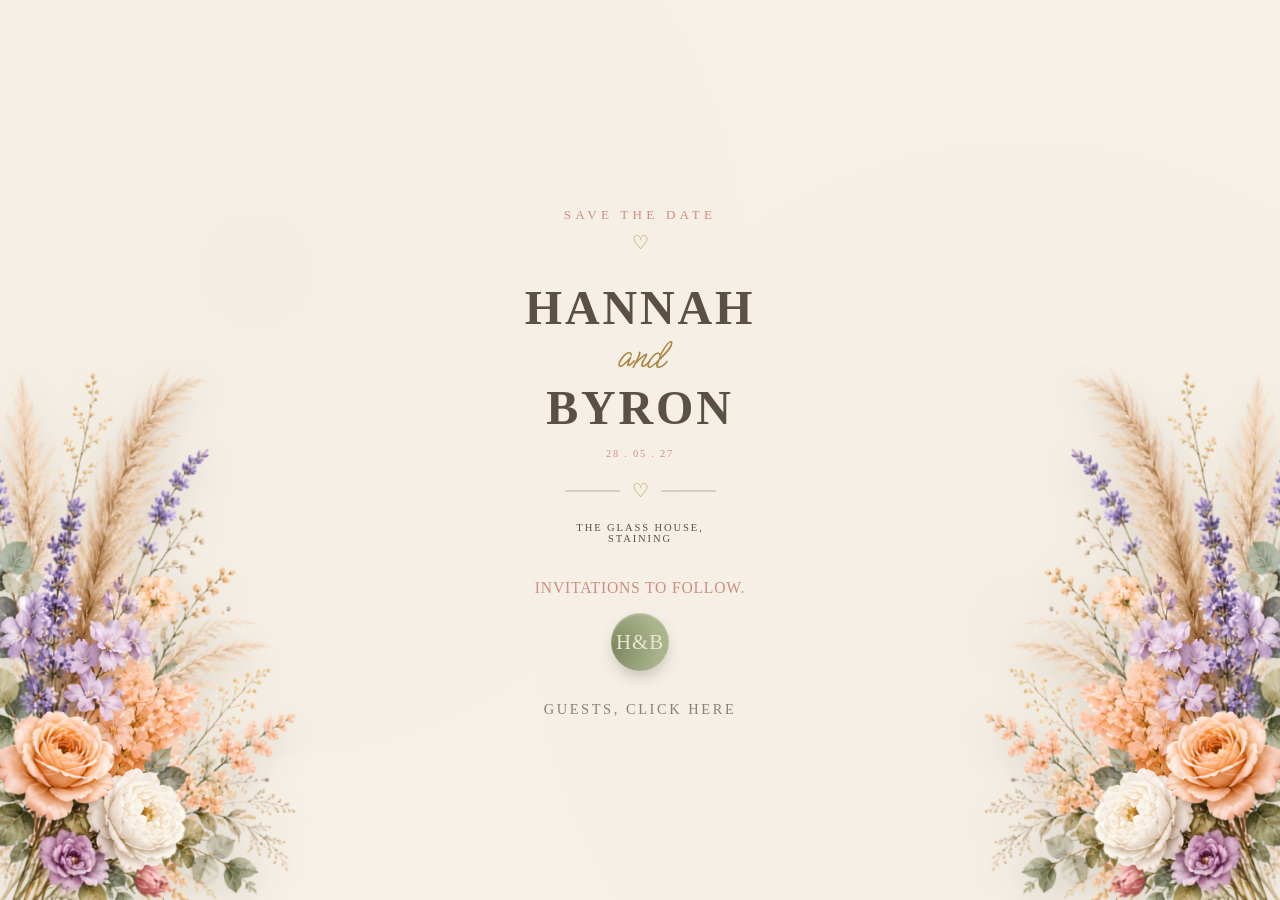
==== commit a02f11f4: "r" ====
--- a/contact.html
+++ b/contact.html
@@ -39,11 +39,8 @@
 
   <section class="section">
     <div class="card-grid">
-      <div class="info-card">
-        <div class="icon" aria-hidden="true">&#9993;</div>
-        <h3>Email</h3>
-        <p>hannahandbyron@example.com</p>
-      </div>
+ 
+    
       <div class="info-card">
         <div class="icon" aria-hidden="true">&#128222;</div>
         <h3>Hannah</h3>
@@ -75,7 +72,6 @@
         </div>
       </div>
       <button type="submit" class="btn btn--filled" style="margin-top:1.8rem;">Send message</button>
-      <p class="form-note">This form is a working preview — connect it to a service like Formspree or Netlify Forms before the site goes live. See the README for how.</p>
     </form>
   </section>
 
--- a/css/style.css
+++ b/css/style.css
@@ -283,162 +283,194 @@
 
   transform:
     translateY(-50%);
-}
-
-/* ==========================================================================
-   SITE HEADER
-   ========================================================================== */
-
-.site-header {
-  position: fixed;
-
-  top: 0;
-  left: 0;
-  right: 0;
-
-  width: 100%;
-  min-height: 64px;
-
-  z-index: 1000;
-
-  display: flex;
-  align-items: center;
-  justify-content: space-between;
-
-  padding:
-    0
-    clamp(1.25rem, 5vw, 3.5rem);
-
-  background:
-    rgba(246, 240, 230, 0.88);
-
-  border-bottom:
-    1px solid var(--line-soft);
-
-  backdrop-filter: blur(10px);
-  -webkit-backdrop-filter: blur(10px);
-}
-
-.site-header .monogram {
-  margin: 0;
-
-  font-family: var(--font-display);
-  font-size: 1.35rem;
-
-  letter-spacing: 0.22em;
-}
-
-
-/* ==========================================================================
-   DESKTOP NAV
-   ========================================================================== */
-
-.site-nav {
-  display: flex;
-
-  gap: clamp(2rem, 2.5vw, 2.6rem);
-
-  font-family: var(--font-label);
-  font-size: 0.84rem;
-
-  letter-spacing: var(--tracking-mid);
-  text-transform: uppercase;
-}
-
-.site-nav a {
-  position: relative;
-
-  padding:
-    20px 0
-    10px;
-
-  color: var(--ink-soft);
-
-  transition:
-    color 0.25s ease;
-}
-
-.site-nav a::after {
-  content: "";
-
-  position: absolute;
-
-  left: 0;
-  right: 0;
-  bottom: 0;
-
-  height: 1px;
-
-  background: var(--gold);
-
-  transform: scaleX(0);
-  transform-origin: left;
-
-  transition:
-    transform 0.3s ease;
-}
-
-.site-nav a:hover,
-.site-nav a.is-active {
-  color: var(--ink);
-}
-
-.site-nav a:hover::after,
-.site-nav a.is-active::after {
-  transform: scaleX(1);
-}
-
-
-/* ==========================================================================
-   HAMBURGER
-   ========================================================================== */
-
-.nav-toggle {
-  display: none;
-
-  position: relative;
-
-  width: 42px;
-  height: 42px;
-
-  padding: 0;
-  margin: 0;
-
-  border: 0;
-  background: transparent;
-
-  cursor: pointer;
-}
-
-.nav-toggle span {
-  position: absolute;
-
-  left: 8px;
-  right: 8px;
-
-  height: 1px;
-
-  background: var(--ink);
-
-  transition:
-    top 0.3s ease,
-    transform 0.3s ease,
-    opacity 0.25s ease;
-}
-
-.nav-toggle span:nth-child(1) {
-  top: 13px;
-}
-
-.nav-toggle span:nth-child(2) {
-  top: 20px;
-}
-
-.nav-toggle span:nth-child(3) {
-  top: 27px;
-}
-
-
+}/* =========================================================
+   DESKTOP HEADER — FINAL FIX
+   ========================================================= */
+
+@media screen and (min-width: 781px) {
+
+  .site-header {
+    position: fixed !important;
+
+    top: 0 !important;
+    left: 0 !important;
+    right: 0 !important;
+    bottom: auto !important;
+
+    width: 100% !important;
+    height: 54px !important;
+    min-height: 54px !important;
+
+    display: flex !important;
+    align-items: center !important;
+    justify-content: space-between !important;
+
+    padding: 0 3rem !important;
+    margin: 0 !important;
+
+    transform: none !important;
+
+    z-index: 10000 !important;
+
+    background: rgba(246, 240, 230, 0.92) !important;
+
+    border-bottom: 1px solid var(--line-soft);
+
+    backdrop-filter: blur(10px);
+    -webkit-backdrop-filter: blur(10px);
+  }
+
+
+  /* ---------------------------------------------------------
+     H & B LOGO
+     --------------------------------------------------------- */
+
+  .site-header .monogram {
+    display: flex;
+    align-items: center;
+
+    height: 54px;
+
+    margin: 0 !important;
+    padding: 0 !important;
+
+    font-family: var(--font-display);
+    font-size: 1.2rem;
+
+    line-height: 1;
+
+    letter-spacing: 0.2em;
+
+    white-space: nowrap;
+  }
+
+
+  /* ---------------------------------------------------------
+     NAV
+     --------------------------------------------------------- */
+
+  .site-nav {
+    position: static !important;
+
+    display: flex !important;
+    align-items: center !important;
+
+    justify-content: flex-end !important;
+
+    height: 54px;
+
+    gap: 1.8rem;
+
+    margin: 0 !important;
+    padding: 0 !important;
+
+    font-family: var(--font-label);
+
+    font-size: 0.72rem;
+
+    line-height: 1;
+
+    letter-spacing: 0.18em;
+
+    text-transform: uppercase;
+  }
+
+
+  /* ---------------------------------------------------------
+     NAV LINKS
+     --------------------------------------------------------- */
+
+  .site-nav a {
+    position: relative;
+
+    display: flex;
+    align-items: center;
+
+    height: 54px;
+
+    margin: 0;
+    padding: 0 !important;
+
+    color: var(--ink-soft);
+
+    line-height: 1;
+
+    white-space: nowrap;
+
+    transition: color 0.25s ease;
+  }
+
+
+  /* ---------------------------------------------------------
+     GOLD ACTIVE / HOVER LINE
+     --------------------------------------------------------- */
+
+  .site-nav a::after {
+    content: "";
+
+    position: absolute;
+
+    left: 0;
+    right: 0;
+    bottom: 10px;
+
+    height: 1px;
+
+    background: var(--gold);
+
+    transform: scaleX(0);
+
+    transform-origin: left;
+
+    transition:
+      transform 0.3s ease;
+  }
+
+  .site-nav a:hover,
+  .site-nav a.is-active {
+    color: var(--ink);
+  }
+
+  .site-nav a:hover::after,
+  .site-nav a.is-active::after {
+    transform: scaleX(1);
+  }
+
+}
+
+
+/* =========================================================
+   MOBILE HEADER — KEEP SEPARATE
+   ========================================================= */
+
+@media screen and (max-width: 780px) {
+
+  .site-header {
+    position: fixed !important;
+
+    top: 0 !important;
+    left: 0 !important;
+    right: 0 !important;
+
+    width: 100% !important;
+
+    height: 64px !important;
+    min-height: 64px !important;
+
+    padding: 0 1rem !important;
+
+    margin: 0 !important;
+
+    display: flex !important;
+    align-items: center !important;
+    justify-content: space-between !important;
+
+    transform: none !important;
+
+    z-index: 10000 !important;
+  }
+
+}
 /* ==========================================================================
    FOOTER
    ========================================================================== */
@@ -3134,7 +3166,7 @@
    VERY SMALL PHONES
    ========================================================================== */
 
-}
+
 
 @media (max-width: 480px) {
 
@@ -3234,7 +3266,6 @@
   .intro-envelope__card strong {
     font-size: 1.9rem;
   }
-}
 
 
 /* ==========================================================================
@@ -3352,3 +3383,355 @@
   }
 
 }
+
+/* =========================================================
+   DESKTOP HEADER — FINAL FIX
+   ========================================================= */
+
+@media screen and (min-width: 781px) {
+
+  .site-header {
+    position: fixed !important;
+
+    top: 0 !important;
+    left: 0 !important;
+    right: 0 !important;
+    bottom: auto !important;
+
+    width: 100% !important;
+    height: 54px !important;
+    min-height: 54px !important;
+
+    display: flex !important;
+    align-items: center !important;
+    justify-content: space-between !important;
+
+    padding: 0 3rem !important;
+    margin: 0 !important;
+
+    transform: none !important;
+
+    z-index: 10000 !important;
+
+    background: rgba(246, 240, 230, 0.92) !important;
+
+    border-bottom: 1px solid var(--line-soft);
+
+    backdrop-filter: blur(10px);
+    -webkit-backdrop-filter: blur(10px);
+  }
+
+
+  /* ---------------------------------------------------------
+     H & B LOGO
+     --------------------------------------------------------- */
+
+  .site-header .monogram {
+    display: flex;
+    align-items: center;
+
+    height: 54px;
+
+    margin: 0 !important;
+    padding: 0 !important;
+
+    font-family: var(--font-display);
+    font-size: 1.2rem;
+
+    line-height: 1;
+
+    letter-spacing: 0.2em;
+
+    white-space: nowrap;
+  }
+
+
+  /* ---------------------------------------------------------
+     NAV
+     --------------------------------------------------------- */
+
+  .site-nav {
+    position: static !important;
+
+    display: flex !important;
+    align-items: center !important;
+
+    justify-content: flex-end !important;
+
+    height: 54px;
+
+    gap: 1.8rem;
+
+    margin: 0 !important;
+    padding: 0 !important;
+
+    font-family: var(--font-label);
+
+    font-size: 0.72rem;
+
+    line-height: 1;
+
+    letter-spacing: 0.18em;
+
+    text-transform: uppercase;
+  }
+
+
+  /* ---------------------------------------------------------
+     NAV LINKS
+     --------------------------------------------------------- */
+
+  .site-nav a {
+    position: relative;
+
+    display: flex;
+    align-items: center;
+
+    height: 54px;
+
+    margin: 0;
+    padding: 0 !important;
+
+    color: var(--ink-soft);
+
+    line-height: 1;
+
+    white-space: nowrap;
+
+    transition: color 0.25s ease;
+  }
+
+
+  /* ---------------------------------------------------------
+     GOLD ACTIVE / HOVER LINE
+     --------------------------------------------------------- */
+
+  .site-nav a::after {
+    content: "";
+
+    position: absolute;
+
+    left: 0;
+    right: 0;
+    bottom: 10px;
+
+    height: 1px;
+
+    background: var(--gold);
+
+    transform: scaleX(0);
+
+    transform-origin: left;
+
+    transition:
+      transform 0.3s ease;
+  }
+
+  .site-nav a:hover,
+  .site-nav a.is-active {
+    color: var(--ink);
+  }
+
+  .site-nav a:hover::after,
+  .site-nav a.is-active::after {
+    transform: scaleX(1);
+  }
+
+}
+
+
+/* =========================================================
+   MOBILE HEADER — KEEP SEPARATE
+   ========================================================= */
+
+@media screen and (max-width: 780px) {
+
+  .site-header {
+    position: fixed !important;
+
+    top: 0 !important;
+    left: 0 !important;
+    right: 0 !important;
+
+    width: 100% !important;
+
+    height: 64px !important;
+    min-height: 64px !important;
+
+    padding: 0 1rem !important;
+
+    margin: 0 !important;
+
+    display: flex !important;
+    align-items: center !important;
+    justify-content: space-between !important;
+
+    transform: none !important;
+
+    z-index: 10000 !important;
+  }
+
+}
+/* =========================================================
+   DESKTOP FLORAL SPRAYS
+   Fixed to the bottom corners of the screen
+   ========================================================= */
+
+@media screen and (min-width: 781px) {
+
+  .spray-img {
+    position: fixed !important;
+
+    top: auto !important;
+    bottom: -5px !important;
+
+    width: 310px !important;
+    height: auto !important;
+
+    max-width: none !important;
+    max-height: none !important;
+
+    margin: 0 !important;
+    padding: 0 !important;
+
+    pointer-events: none !important;
+
+    z-index: 3 !important;
+
+    transform: none !important;
+  }
+
+
+  /* LEFT FLOWER */
+
+  .spray-img--left {
+    position: fixed !important;
+
+    left: -15px !important;
+    right: auto !important;
+
+    top: auto !important;
+    bottom: -3px !important;
+
+    transform:
+      rotate(-3deg) !important;
+  }
+
+
+  /* RIGHT FLOWER */
+
+  .spray-img--right {
+    position: fixed !important;
+
+    right: -15px !important;
+    left: auto !important;
+
+    top: auto !important;
+    bottom: -3px !important;
+
+    transform:
+      rotate(3deg) !important;
+  }
+
+}
+.story-image {
+    width: 200px;
+    height: 200px;
+    object-fit: cover;
+    filter: grayscale(100%);
+    border-radius: 8px;
+}
+.promo-code{
+    display:inline-block;
+    padding:0.7rem 1rem;
+    margin-top:0.5rem;
+    border:1px solid var(--line);
+    background:rgba(255,255,255,.5);
+    font-size:.78rem;
+    letter-spacing:.2em;
+    text-transform:uppercase;
+    font-weight:600;
+}
+.travel-note{
+    max-width:700px;
+    margin:0 auto;
+    padding:2.5rem;
+    text-align:center;
+    background:#f8f6f2;
+    border:1px solid rgba(0,0,0,.06);
+    border-radius:4px;
+}
+
+.travel-note h3{
+    margin:0.5rem 0 1rem;
+    font-family:var(--font-display);
+    font-weight:400;
+}
+
+.travel-note p:last-child{
+    margin-bottom:0;
+}
+/* 3. The Perfect Square Image Hack */
+ .image-wrapper {
+   width: 50%;
+   aspect-ratio: 1 / 1; /* Strictly forces the image area to be a perfect square */
+   position: relative;
+   overflow: hidden;
+ }
+<style>
+.card-grid {
+  display: grid;
+  grid-template-columns: repeat(auto-fit, minmax(200px, 1fr)); /* Lowered from 280px to make the individual square cards smaller */
+  gap: 20px;
+  max-width: 800px; /* Lowered from 1200px to keep the whole section compact */
+  margin: 0 auto;
+}
+
+
+  /* Soft hover effect to make it interactive */
+  .grid-card:hover {
+    transform: translateY(-4px);
+    box-shadow: 0 8px 30px rgba(0, 0, 0, 0.12);
+  }
+
+  /* 3. The Perfect Square Image Hack */
+  .image-wrapper {
+    width: 100%;
+    aspect-ratio: 1 / 1; /* Strictly forces the image area to be a perfect square */
+    position: relative;
+    overflow: hidden;
+  }
+
+  .image-wrapper img {
+    width: 60%;
+    height:60%;
+    object-fit: cover; /* Crops the venue image nicely into the square without distorting it */
+    object-position: center;
+  }
+
+  /* 4. Text Content Below Image */
+  .card-content {
+    padding: 20px;
+    font-family: sans-serif;
+  }
+
+  .card-content h3 {
+    margin: 0 0 8px 0;
+    font-size: 1.25rem;
+    color: #333333;
+  }
+
+  .card-content p {
+    margin: 0;
+    font-size: 0.95rem;
+    color: #666666;
+    line-height: 1.5;
+  }
+</style>
+.grid-card {
+  max-width: 250px; /* Forces the card to never exceed this size, keeping the square small */
+  background: #ffffff;
+  border-radius: 16px;
+  overflow: hidden;
+  box-shadow: 0 4px 20px rgba(0, 0, 0, 0.08);
+}
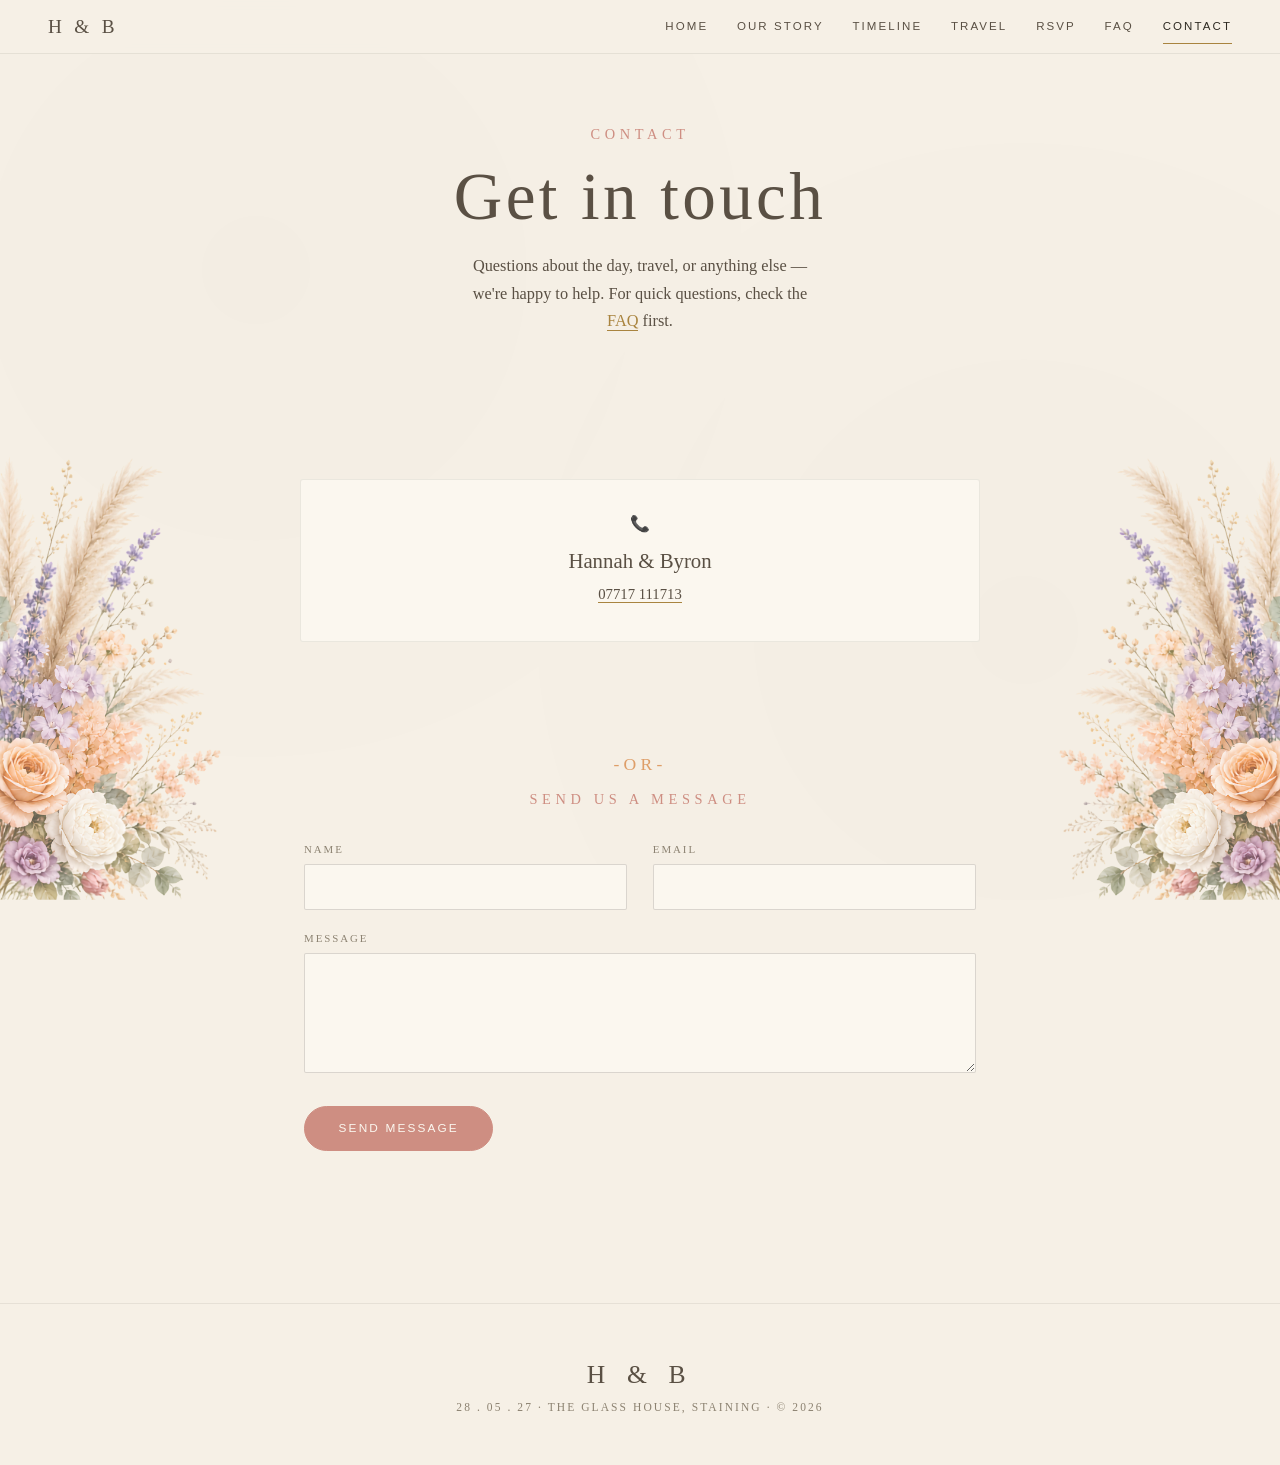
==== commit efc730a3: "v" ====
--- a/contact.html
+++ b/contact.html
@@ -9,7 +9,7 @@
 <meta name="description" content="Get in touch with Hannah and Byron ahead of the wedding.">
 <link rel="stylesheet" href="css/style.css">
 </head>
-<body data-gated>
+<body class="site-page">
 
 <div class="paper-grain"></div>
 
@@ -41,22 +41,18 @@
     <div class="card-grid">
  
     
-      <div class="info-card">
+      <div class="info-card contact-card">
         <div class="icon" aria-hidden="true">&#128222;</div>
-        <h3>Hannah</h3>
-        <p>+44 7000 000 000</p>
-      </div>
-      <div class="info-card">
-        <div class="icon" aria-hidden="true">&#128222;</div>
-        <h3>Byron</h3>
-        <p>+44 7000 000 001</p>
+        <h3>Hannah &amp; Byron</h3>
+        <p><a href="tel:07717111713">07717 111713</a></p>
       </div>
     </div>
   </section>
 
   <section class="section section--narrow">
+    <p class="contact-or">-OR-</p>
     <p class="eyebrow" style="text-align:center; display:block;">Send us a message</p>
-    <form data-demo-form novalidate style="margin-top:1rem;">
+    <form action="https://formspree.io/f/mljjrvln" method="POST" style="margin-top:1rem;">
       <div class="form-grid">
         <div class="field">
           <label for="c-name">Name</label>
@@ -83,7 +79,6 @@
 </footer>
 
 <script src="js/config.js"></script>
-<script src="js/lock.js"></script>
 <script src="js/main.js"></script>
 </body>
 </html>
--- a/css/style.css
+++ b/css/style.css
@@ -92,6 +92,470 @@
 
   --shadow-card:
     0 30px 60px -20px rgba(46, 42, 34, 0.28);
+}
+
+/* Photo-led story gallery, styled to echo the Save the Date page. */
+.story-gallery {
+  position: relative;
+  isolation: isolate;
+}
+
+/* Carry the Save the Date flowers onto the main site pages. */
+body.site-page main {
+  position: relative;
+  isolation: isolate;
+}
+
+body.site-page main::before,
+body.site-page main::after {
+  content: "";
+  position: fixed;
+  z-index: -1;
+  top: 7rem;
+  bottom: 0;
+  width: clamp(150px, 20vw, 280px);
+  background: url("../images/floral1.png") center bottom / contain no-repeat;
+  opacity: 0.68;
+  pointer-events: none;
+}
+
+body.site-page main::before {
+  left: -2rem;
+}
+
+body.site-page main::after {
+  right: -2rem;
+  transform: scaleX(-1);
+}
+
+body.site-page .site-header {
+  z-index: 10001;
+}
+
+/* Make the landing page's small menu icon read clearly as a menu. */
+.site-header .nav-toggle {
+  position: relative;
+  width: 48px;
+  height: 44px;
+  padding: 0;
+  border: 1px solid rgba(46, 42, 34, 0.32);
+  border-radius: 5px;
+  background: rgba(251, 247, 239, 0.92);
+  box-shadow: 0 2px 8px rgba(46, 42, 34, 0.12);
+  cursor: pointer;
+}
+
+.site-header .nav-toggle span {
+  position: absolute;
+  left: 11px;
+  right: 11px;
+  height: 2px;
+  border-radius: 2px;
+  background: var(--ink);
+  transition: transform 0.2s ease, opacity 0.2s ease;
+}
+
+.site-header .nav-toggle span:nth-child(1) { top: 13px; }
+.site-header .nav-toggle span:nth-child(2) { top: 20px; }
+.site-header .nav-toggle span:nth-child(3) { top: 27px; }
+
+@media (min-width: 781px) {
+  .site-header .nav-toggle { display: none; }
+}
+
+@media (max-width: 780px) {
+  body.site-page main::before,
+  body.site-page main::after {
+    top: auto;
+    bottom: 0;
+    width: 180px;
+    height: 340px;
+    opacity: 0.62;
+    background-position: bottom;
+  }
+
+  body.site-page main::before { left: -2.5rem; }
+  body.site-page main::after { right: -2.5rem; }
+}
+
+.polaroid-frame {
+  min-height: 340px;
+  overflow: visible;
+  border: 0;
+  background: transparent;
+  background-image: none;
+  box-shadow: none;
+}
+
+.polaroid {
+  width: min(72%, 265px);
+  margin: 0;
+  padding: 12px 12px 48px;
+  background: #fffdf8;
+  border: 0;
+  border-radius: 0;
+  box-shadow: 0 12px 28px rgba(46, 42, 34, 0.2);
+  color: var(--ink-soft);
+  transform: rotate(-4deg);
+}
+
+.polaroid img {
+  width: 100%;
+  height: 250px;
+  object-fit: cover;
+  filter: grayscale(1) contrast(1.04);
+}
+
+.polaroid--intro img { height: 250px; }
+
+.polaroid figcaption {
+  padding-top: 6px;
+  text-align: center;
+  font-family: var(--font-script);
+  font-size: 1.15rem;
+  line-height: 1;
+}
+
+.polaroid--intro img {
+  object-position: center 36%;
+}
+
+.polaroid-pair {
+  justify-content: center;
+  align-items: center;
+  gap: 0;
+}
+
+.polaroid--family {
+  position: relative;
+  z-index: 1;
+  width: min(62%, 230px);
+  transform: rotate(-7deg) translateX(12px);
+}
+
+.polaroid--family img {
+  height: 240px;
+  object-position: center 58%;
+}
+
+.polaroid--dog {
+  width: min(56%, 205px);
+  transform: rotate(7deg) translate(-8px, 45px);
+}
+
+.polaroid--dog img {
+  height: 220px;
+}
+
+.polaroid-cluster {
+  display: grid;
+  grid-template-columns: repeat(2, minmax(0, 1fr));
+  align-items: start;
+  gap: clamp(0.9rem, 2vw, 1.5rem);
+  min-height: 0;
+  padding: 1rem 0;
+}
+
+.polaroid--proposal {
+  position: relative;
+  width: 100%;
+  max-width: 235px;
+  min-width: 0;
+  margin: 0;
+  transform: none;
+  transform-origin: center center;
+  z-index: auto;
+  cursor: default;
+  transition: none;
+}
+
+.polaroid-cluster .polaroid--one { transform: rotate(-5deg); }
+.polaroid-cluster .polaroid--two { transform: rotate(5deg); }
+.polaroid-cluster .polaroid--three {
+  grid-column: 1 / -1;
+  width: min(48%, 235px);
+  justify-self: center;
+  transform: rotate(-1deg);
+}
+
+.polaroid--proposal img {
+  height: auto;
+  aspect-ratio: 1 / 1;
+}
+
+.polaroid--one img {
+  object-position: center 66%;
+}
+
+@media (max-width: 780px) {
+  .polaroid-frame {
+    min-height: 310px;
+  }
+
+  .polaroid {
+    width: min(72%, 250px);
+  }
+
+  .polaroid img {
+    height: 220px;
+  }
+
+  .polaroid--family {
+    width: min(60%, 205px);
+  }
+
+  .polaroid--family img {
+    height: 205px;
+  }
+
+  .polaroid--dog {
+    width: min(55%, 180px);
+  }
+
+  .polaroid--dog img {
+    height: 190px;
+  }
+
+  .polaroid-cluster {
+    grid-template-columns: repeat(2, minmax(0, 1fr));
+    justify-items: center;
+    gap: 1rem 0.8rem;
+    min-height: 0;
+    margin: 0;
+    padding: 0 0 15px;
+  }
+
+  .polaroid--proposal {
+    width: 100%;
+  }
+
+  .polaroid-cluster .polaroid--three {
+    width: min(48%, 210px);
+  }
+
+  .polaroid--proposal img {
+    height: auto;
+    aspect-ratio: 1 / 1;
+  }
+}
+
+
+/* Venue photograph styled as a large Polaroid below the Travel heading. */
+.travel-venue-image {
+  display: flex;
+  justify-content: center;
+  padding: 1rem 1rem 0;
+  margin: 0 auto 2rem;
+}
+
+.travel-venue-polaroid {
+  width: min(100%, 1120px);
+  margin: 0;
+  padding: clamp(12px, 2vw, 22px) clamp(12px, 2vw, 22px) 1.15rem;
+  background: #fffdf8;
+  box-shadow: 0 18px 42px rgba(46, 42, 34, 0.18);
+  transform: rotate(-1deg);
+}
+
+.travel-venue-polaroid img {
+  width: 100%;
+  aspect-ratio: 3 / 2;
+  height: auto;
+  object-fit: cover;
+  object-position: center;
+}
+
+.travel-venue-polaroid figcaption {
+  padding-top: 0.65rem;
+  color: var(--ink-soft);
+  font-family: var(--font-script);
+  font-size: clamp(1.2rem, 2.4vw, 1.8rem);
+  line-height: 1.1;
+  text-align: center;
+}
+
+.contact-card {
+  width: min(100%, 680px);
+  max-width: 680px;
+  margin: 0 auto;
+  grid-column: 1 / -1;
+  background: rgba(251, 247, 239, 0.18);
+  text-align: center;
+}
+
+.contact-card .icon { text-align: center; }
+
+.contact-or {
+  margin: 0 0 1rem;
+  color: var(--peach);
+  font-family: var(--font-display);
+  font-size: 1.1rem;
+  letter-spacing: 0.24em;
+  text-align: center;
+}
+
+.home-story-cta-wrap {
+  display: flex;
+  justify-content: center;
+  margin-top: 3rem;
+}
+
+.home-story-cta {
+  display: inline-flex;
+  align-items: center;
+  gap: 0.7rem;
+  padding: 0.85rem 1.35rem;
+  border: 1px solid rgba(169, 132, 63, 0.28);
+  border-radius: 999px;
+  background: rgba(255, 253, 248, 0.42);
+  color: var(--gold);
+  font-family: var(--font-label);
+  font-size: 0.82rem;
+  letter-spacing: 0.12em;
+  text-transform: uppercase;
+  box-shadow: 0 4px 14px rgba(46, 42, 34, 0.04);
+  backdrop-filter: blur(6px);
+  -webkit-backdrop-filter: blur(6px);
+  transition: transform 0.25s ease, background-color 0.25s ease, border-color 0.25s ease, box-shadow 0.25s ease;
+}
+
+.home-story-cta span {
+  display: inline-block;
+  font-size: 1.15em;
+  transition: transform 0.25s ease;
+}
+
+.home-story-cta:hover,
+.home-story-cta:focus-visible {
+  transform: translateY(-3px);
+  border-color: rgba(169, 132, 63, 0.52);
+  background: rgba(255, 253, 248, 0.78);
+  box-shadow: 0 12px 28px rgba(46, 42, 34, 0.12);
+  outline: none;
+}
+
+.home-story-cta:hover span,
+.home-story-cta:focus-visible span {
+  transform: translateX(4px);
+}
+
+@media (prefers-reduced-motion: reduce) {
+  .home-story-cta,
+  .home-story-cta span { transition: none; }
+}
+
+.contact-card a {
+  border-bottom: 1px solid var(--gold);
+}
+
+/* Travel page transport symbols and accommodation links. */
+.travel-icon img {
+  width: 42px;
+  height: 42px;
+  object-fit: contain;
+  filter: grayscale(1) sepia(1) saturate(3.2) hue-rotate(2deg) brightness(0.82);
+}
+
+.property-card h3 span {
+  color: var(--rose);
+  font-size: 0.88em;
+  letter-spacing: 0.1em;
+  text-transform: uppercase;
+}
+
+.property-card a.property-link {
+  color: var(--peach);
+  font-weight: 600;
+  border-bottom: 1px solid currentColor;
+  transition: color 0.2s ease, border-color 0.2s ease;
+}
+
+.property-card a.property-link:hover,
+.property-card a.property-link:focus-visible {
+  color: #bd7747;
+}
+
+/* More legible RSVP fields and clear, touch-friendly attendance choices. */
+.rsvp-page .field label,
+.rsvp-page .attendance-field legend {
+  font-size: 0.86rem;
+  letter-spacing: 0.12em;
+}
+
+.rsvp-page .field input,
+.rsvp-page .field select,
+.rsvp-page .field textarea {
+  font-family: var(--font-seasons);
+  font-size: 1.08rem;
+  line-height: 1.5;
+}
+
+.rsvp-page .field input,
+.rsvp-page .field select {
+  min-height: 54px;
+}
+
+.attendance-field {
+  min-width: 0;
+  margin: 0;
+  padding: 0;
+  border: 0;
+}
+
+.attendance-field legend {
+  margin-bottom: 0.8rem;
+  color: var(--ink-faint);
+  font-family: var(--font-label);
+  text-transform: uppercase;
+}
+
+.rsvp-page .radio-group {
+  display: grid;
+  grid-template-columns: repeat(2, minmax(0, 1fr));
+  gap: 0.9rem;
+}
+
+.rsvp-page .attendance-option {
+  display: flex;
+  align-items: center;
+  gap: 0.75rem;
+  min-height: 64px;
+  margin: 0;
+  padding: 0.9rem 1rem;
+  border: 1px solid var(--line);
+  border-radius: 6px;
+  background: rgba(251, 247, 239, 0.82);
+  color: var(--ink-soft);
+  font-family: var(--font-seasons);
+  font-size: 1.08rem;
+  line-height: 1.35;
+  transition: border-color 0.2s ease, background-color 0.2s ease, box-shadow 0.2s ease;
+  cursor: pointer;
+}
+
+.rsvp-page .attendance-option:has(input:checked) {
+  border-color: var(--peach);
+  background: rgba(240, 201, 160, 0.28);
+  box-shadow: 0 4px 14px rgba(46, 42, 34, 0.06);
+}
+
+.rsvp-page .attendance-option input {
+  width: 1.1rem;
+  height: 1.1rem;
+  min-height: 0;
+  margin: 0;
+  accent-color: var(--peach);
+  flex: 0 0 auto;
+}
+
+.rsvp-page .attendance-option span {
+  display: block;
+}
+
+.rsvp-page .rsvp-divider {
+  margin: 1rem 0;
+  letter-spacing: 0;
+  font-size: 1.3rem;
 }
 
 
@@ -697,7 +1161,7 @@
 .timeline {
   position: relative;
 
-  max-width: 640px;
+  max-width: 760px;
 
   margin:
     2.5rem
@@ -712,7 +1176,7 @@
 
   top: 0;
   bottom: 0;
-  left: 84px;
+  left: 120px;
 
   width: 1px;
 
@@ -725,23 +1189,41 @@
   display: grid;
 
   grid-template-columns:
-    70px
-    28px
+    88px
+    32px
     1fr;
 
   gap:
     0
     1rem;
 
-  padding-bottom: 2.6rem;
+  padding: 0 0 1.25rem;
+  margin-bottom: 0.65rem;
+  border-radius: 14px;
+  transition: transform 0.25s ease, background-color 0.25s ease, box-shadow 0.25s ease;
 }
 
 .timeline-item:last-child {
-  padding-bottom: 0;
+  margin-bottom: 0;
+}
+
+.timeline-item:hover,
+.timeline-item:focus-visible {
+  z-index: 1;
+  transform: translateX(5px);
+  background: rgba(255, 253, 248, 0.78);
+  box-shadow: 0 12px 30px rgba(46, 42, 34, 0.08);
+  outline: none;
 }
 
 .timeline-item .time {
-  padding-top: 0.1rem;
+  align-self: start;
+  justify-self: end;
+  margin-top: 0.05rem;
+  padding: 0.45rem 0.65rem;
+  border: 1px solid rgba(169, 132, 63, 0.28);
+  border-radius: 999px;
+  background: rgba(255, 253, 248, 0.78);
 
   font-family: var(--font-display);
   font-size: 1.05rem;
@@ -761,8 +1243,8 @@
 .timeline-item .dot::before {
   content: "";
 
-  width: 9px;
-  height: 9px;
+  width: 12px;
+  height: 12px;
 
   margin-top: 0.35rem;
 
@@ -772,6 +1254,15 @@
   border-radius: 50%;
 
   background: var(--cream);
+  box-shadow: 0 0 0 4px var(--cream);
+  transition: background-color 0.25s ease, transform 0.25s ease, box-shadow 0.25s ease;
+}
+
+.timeline-item:hover .dot::before,
+.timeline-item:focus-visible .dot::before {
+  background: var(--peach);
+  box-shadow: 0 0 0 5px rgba(222, 158, 104, 0.18);
+  transform: scale(1.12);
 }
 
 .timeline-item h3 {
@@ -794,6 +1285,13 @@
   line-height: 1.65;
 }
 
+@media (prefers-reduced-motion: reduce) {
+  .timeline-item,
+  .timeline-item .dot::before {
+    transition: none;
+  }
+}
+
 
 /* ==========================================================================
    STORY
@@ -818,6 +1316,14 @@
 
 .story-block:nth-child(even) .story-art {
   order: 2;
+}
+
+.story-art.polaroid-frame {
+  border: 0;
+  border-radius: 0;
+  background: transparent;
+  background-image: none;
+  box-shadow: none;
 }
 
 .story-art {
@@ -842,6 +1348,20 @@
       var(--paper-edge),
       var(--cream-soft)
     );
+}
+
+.story-art.polaroid-frame {
+  aspect-ratio: auto;
+  min-height: 390px;
+  overflow: visible;
+}
+
+.story-art.polaroid-frame.polaroid-cluster {
+  display: grid;
+  grid-template-columns: repeat(2, minmax(0, 1fr));
+  align-items: start;
+  gap: clamp(0.9rem, 2vw, 1.5rem);
+  min-height: 0;
 }
 
 .story-copy .eyebrow {
@@ -2495,6 +3015,12 @@
     aspect-ratio: 4 / 5;
   }
 
+  .story-art.polaroid-frame {
+    aspect-ratio: auto;
+    min-height: 360px;
+    overflow: visible;
+  }
+
   .story-copy h2 {
     font-size: 2rem;
 
@@ -2600,6 +3126,16 @@
     gap: 0.8rem;
   }
 
+  .rsvp-page .radio-group {
+    grid-template-columns: 1fr;
+  }
+
+  .rsvp-page .field input,
+  .rsvp-page .field select,
+  .rsvp-page .field textarea {
+    font-size: 1rem;
+  }
+
 
   /* ------------------------------------------------------------------------
      TIMELINE
@@ -2615,7 +3151,7 @@
   }
 
   .timeline::before {
-    left: 74px;
+    left: 85px;
   }
 
   .timeline-item {
@@ -3735,3 +4271,50 @@
   overflow: hidden;
   box-shadow: 0 4px 20px rgba(0, 0, 0, 0.08);
 }
+
+.our-story-page main::before,
+.our-story-page main::after {
+  opacity: 0.22 !important;
+}
+
+.rsvp-page main::before,
+.rsvp-page main::after {
+  opacity: 0.22 !important;
+}
+
+/* Keep the mobile proposal stack clear of its caption and story copy. */
+@media (max-width: 780px) {
+  .our-story-page .page-hero {
+    padding-bottom: 1.5rem;
+  }
+
+  .our-story-page .story-gallery {
+    padding-top: 1.75rem;
+  }
+
+  .our-story-page .story-gallery > .story-block:first-child {
+    padding-top: 1.5rem;
+  }
+
+  .our-story-page .story-art.polaroid-frame.polaroid-cluster {
+    width: calc(100% + 2.5rem);
+    min-height: 0;
+    margin: 0 0 0 -1.25rem;
+    padding: 0 0 15px;
+  }
+
+  .our-story-page .story-block {
+    gap: 15px;
+  }
+
+  .our-story-page .story-block .story-copy {
+    padding: 0 1.1rem 2rem;
+  }
+
+  .our-story-page main::before,
+  .our-story-page main::after {
+    width: 180px !important;
+    height: 340px !important;
+    opacity: 0.22 !important;
+  }
+}
